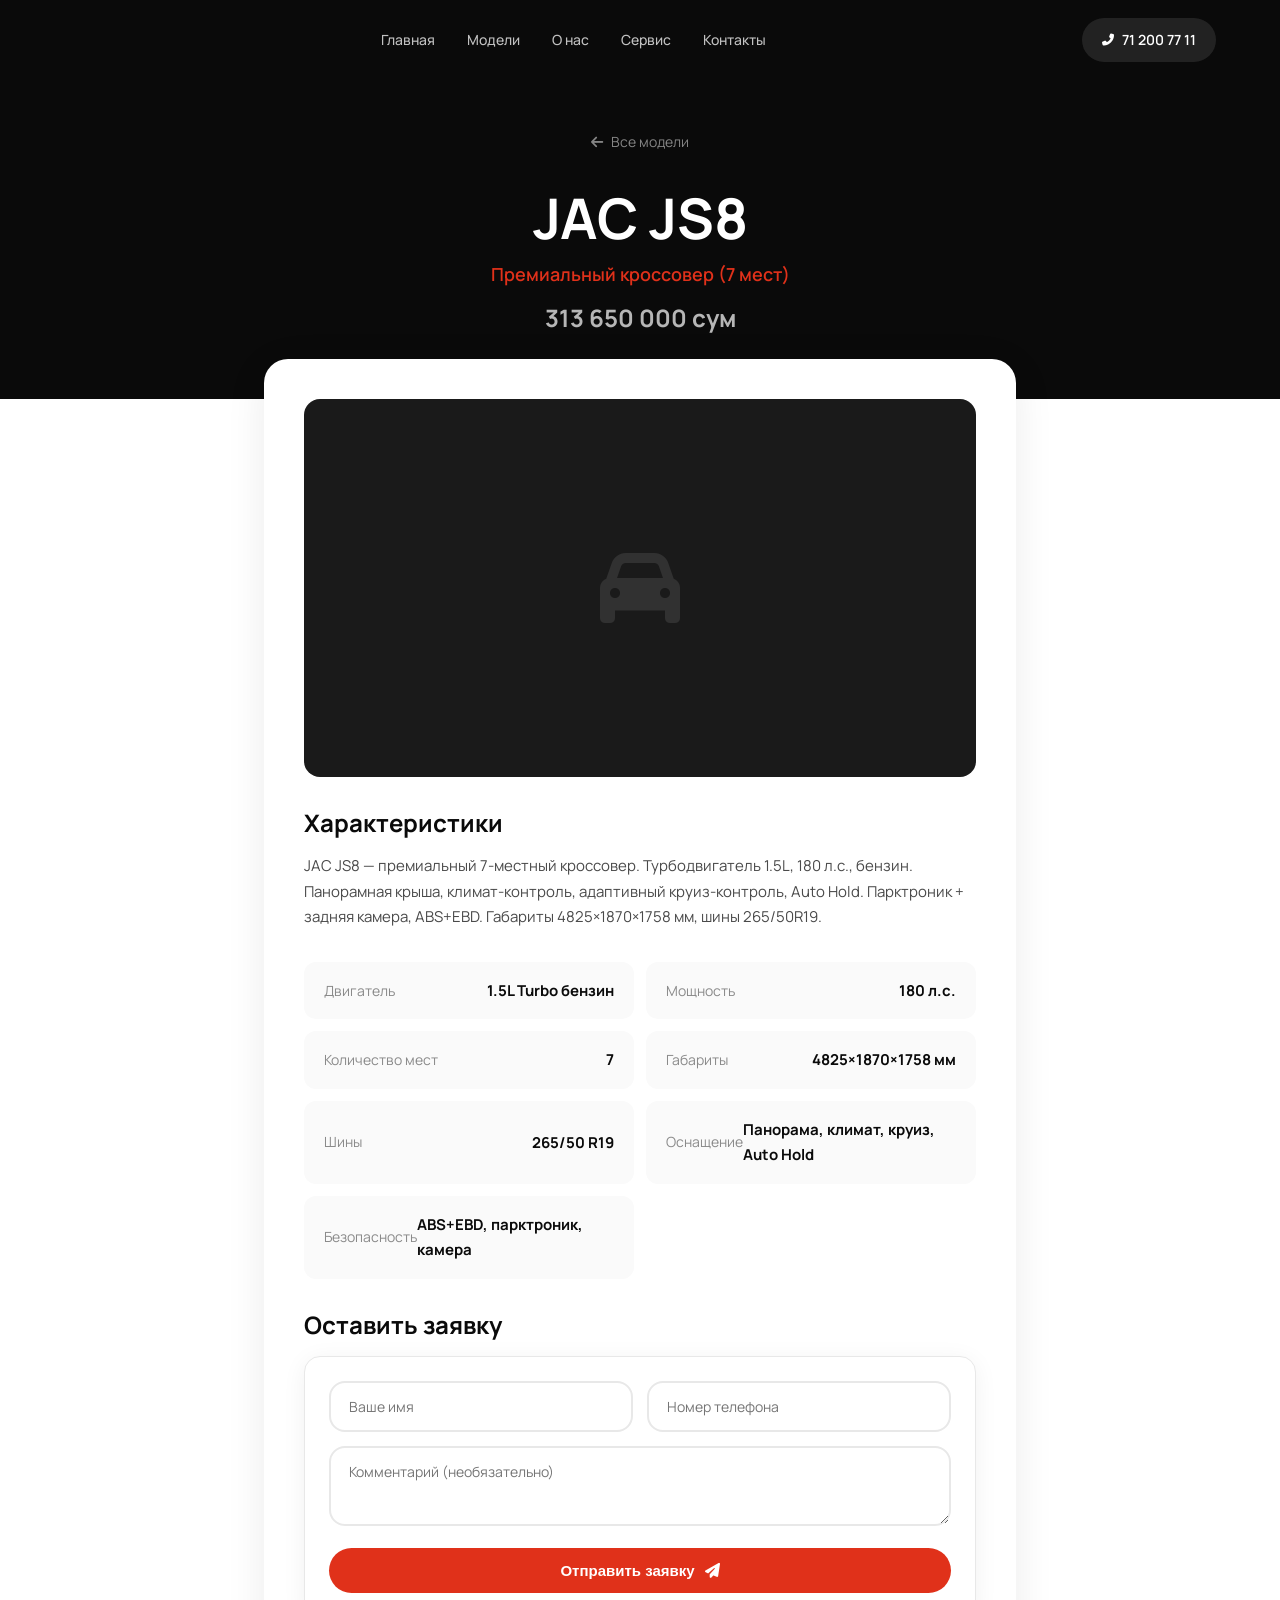
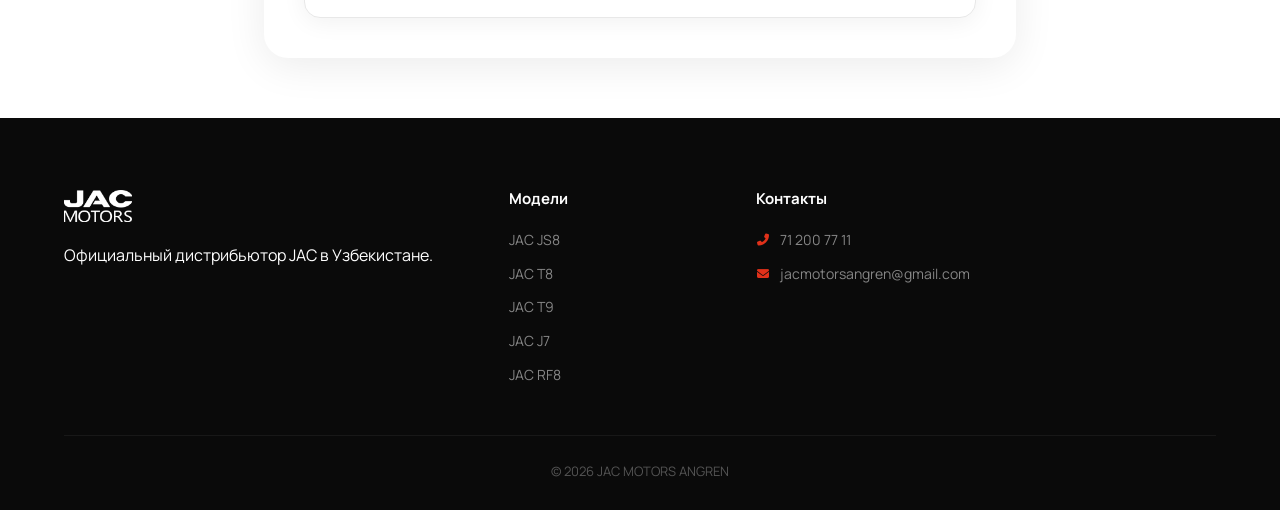
==== car.html @ 755f5759 "Restore J7 fuel consumption: 7-8 → 7.5-10 L/100km" ====
<!DOCTYPE html>
<html lang="ru">
<head>
    <meta charset="UTF-8">
    <meta name="viewport" content="width=device-width, initial-scale=1.0">
    <title>JAC MOTORS ANGREN</title>
    <link href="https://fonts.googleapis.com/css2?family=Manrope:wght@400;500;600;700;800&display=swap" rel="stylesheet">
    <link href="https://cdnjs.cloudflare.com/ajax/libs/font-awesome/6.5.1/css/all.min.css" rel="stylesheet">
    <link rel="stylesheet" href="css/style.css">
</head>
<body>
<div class="preloader" id="preloader">
    <div class="preloader-content">
        <div class="preloader-logo-wrap">
            <img src="logo-nav.webp" alt="JAC MOTORS" class="preloader-logo">
            <div class="preloader-ring"></div>
        </div>
    </div>
</div>

<header class="header scrolled" id="header"><div class="container header-inner">
    <a href="index.html" class="logo"><img src="logo-nav.webp" alt="JAC MOTORS ANGREN" class="logo-light"></a>
    <nav class="nav" id="nav"><div class="nav-body"><ul class="nav-list">
        <li><a href="index.html#home" class="nav-link"><i class="fas fa-home"></i> Главная</a></li>
        <li><a href="index.html#models" class="nav-link active"><i class="fas fa-car"></i> Модели</a></li>
        <li><a href="index.html#about" class="nav-link"><i class="fas fa-building"></i> О нас</a></li>
        <li><a href="index.html#services" class="nav-link"><i class="fas fa-tools"></i> Сервис</a></li>
        <li><a href="index.html#contact" class="nav-link"><i class="fas fa-envelope"></i> Контакты</a></li>
    </ul></div><div class="nav-footer"><a href="tel:+998712007711" class="nav-phone-btn"><i class="fas fa-phone-alt"></i> 71 200 77 11</a><div class="nav-socials"><a href="https://t.me/JACautouz" target="_blank"><i class="fab fa-telegram-plane"></i></a><a href="https://www.instagram.com/jacauto.uz/" target="_blank"><i class="fab fa-instagram"></i></a><a href="mailto:jacmotorsangren@gmail.com"><i class="fas fa-envelope"></i></a></div></div></nav>
    <div class="header-right"><a href="tel:+998712007711" class="header-phone"><i class="fas fa-phone-alt"></i> 71 200 77 11</a><button type="button" class="hamburger" id="hamburger" aria-label="Меню"></button></div>
</div></header>

<section class="car-page"><div class="cp-hero">
    <a href="index.html#models" class="cp-back"><i class="fas fa-arrow-left"></i> Все модели</a>
    <h1 id="carName">JAC JS8</h1>
    <div class="cp-tag" id="carTag">Кроссовер</div>
    <div class="cp-price" id="carPrice">313 650 000 сум</div>
</div>
<div class="cp-content"><div class="cp-card">
    <img id="carImage" src="" alt="" style="width:100%;border-radius:16px;margin-bottom:32px;display:none">
    <div class="cp-placeholder" id="cpPlaceholder"><i class="fas fa-car" id="carIcon"></i></div>
    <h2>Характеристики</h2>
    <p id="carDesc">Загрузка...</p>
    <div class="cp-specs" id="carSpecs"></div>
    <h2 style="margin-top:32px">Оставить заявку</h2>
    <form class="contact-form" id="contactForm" style="margin-top:16px;border:1px solid var(--gray-200);padding:24px;border-radius:16px;background:var(--white)">
        <div class="form-row"><div class="form-group"><input type="text" placeholder="Ваше имя" required></div><div class="form-group"><input type="tel" placeholder="Номер телефона" required></div></div>
        <div class="form-group"><textarea placeholder="Комментарий (необязательно)" rows="2"></textarea></div>
        <button type="submit" class="btn btn-primary btn-block">Отправить заявку <i class="fas fa-paper-plane"></i></button>
    </form>
</div></div></section>

<footer class="footer"><div class="container">
    <div class="footer-grid">
        <div class="footer-col"><img src="logo-nav.webp" alt="JAC" style="height:32px;margin-bottom:12px;filter:brightness(0)invert(1)"><p>Официальный дистрибьютор JAC в Узбекистане.</p></div>
        <div class="footer-col"><h4>Модели</h4><ul><li><a href="car.html?model=js8">JAC JS8</a></li><li><a href="car.html?model=t8">JAC T8</a></li><li><a href="car.html?model=t9">JAC T9</a></li><li><a href="car.html?model=j7">JAC J7</a></li><li><a href="car.html?model=rf8">JAC RF8</a></li></ul></div>
        <div class="footer-col"><h4>Контакты</h4><ul class="footer-contacts"><li><i class="fas fa-phone-alt"></i> 71 200 77 11</li><li><i class="fas fa-envelope"></i> jacmotorsangren@gmail.com</li></ul></div>
    </div>
    <div class="footer-bottom"><p>&copy; 2026 JAC MOTORS ANGREN</p></div>
</div></footer>

<script src="js/main.js"></script>
<script>
/* --- Car data --- */
const cars = {
    js8:   {name:"JAC JS8",  tag:"Премиальный кроссовер (7 мест)", price:"313 650 000 сум", icon:"fa-car", desc:"JAC JS8 — премиальный 7-местный кроссовер. Турбодвигатель 1.5L, 180 л.с., бензин. Панорамная крыша, климат-контроль, адаптивный круиз-контроль, Auto Hold. Парктроник + задняя камера, ABS+EBD. Габариты 4825×1870×1758 мм, шины 265/50R19.", specs:[["Двигатель","1.5L Turbo бензин"],["Мощность","180 л.с."],["Количество мест","7"],["Габариты","4825×1870×1758 мм"],["Шины","265/50 R19"],["Оснащение","Панорама, климат, круиз, Auto Hold"],["Безопасность","ABS+EBD, парктроник, камера"]]},
    t8:    {name:"JAC T8",   tag:"Пикап DOUBLE CABIN 4×4",price:"330 330 000 сум", icon:"fa-truck", desc:"JAC T8 — рамный пикап DOUBLE CABIN с полным приводом 4×4. Бензиновый турбодвигатель 2.0L, 190 л.с., 290 Нм, МКПП-6. Грузоподъёмность 900 кг, кузов 1520×1520×470 мм. Гарантия 3 года или 100 000 км.", specs:[["Двигатель","2.0L Turbo бензин"],["Мощность","190 л.с. (140 кВт)"],["Крутящий момент","290 Нм"],["Коробка передач","6-ст. МКПП"],["Привод","4×4 полный"],["Габариты","5325×1880×1830 мм"],["Колёсная база","3090 мм"],["Дорожный просвет","220 мм"],["Грузоподъёмность","900 кг"],["Кузов","1520×1520×470 мм"],["Топливный бак","76 л"],["Шины","265/60R18"],["Гарантия","3 года / 100 000 км"]]},
    t9:    {name:"JAC T9",   tag:"Пикап премиум LUXURY",  price:"419 265 000 сум", icon:"fa-truck", desc:"JAC T9 LUXURY — премиальный пикап с турбодвигателем 2.0L, 224 л.с., АКПП-8. Кожаный салон, климат-контроль, камеры 360°, панорамный люк, 10.4\" мультимедиа с Apple CarPlay/Android Auto. Заводская гарантия 3 года или 100 000 км.", specs:[["Двигатель","2.0L Turbo бензин"],["Мощность","224 л.с."],["Коробка передач","Автомат 8-ст."],["Колёсная база","3110 мм"],["Снаряж. масса","2055 кг"],["Камеры","360° + парктроники"],["Безопасность","ABS, ESC, TCS, 6 подушек"],["Гарантия","3 года / 100 000 км"]]},
    j7:    {name:"JAC J7",   tag:"Бизнес-седан",           price:"235 000 000 сум", icon:"fa-car", desc:"JAC J7 — элегантный седан с турбодвигателем 1.5L, 150 л.с. Расход топлива 7.5-10 л/100км. Мультируль, круиз-контроль, Auto Hold, задняя камера, ABS+EBD. Багажник 520-1510 л. Шины 215/50R17.", specs:[["Двигатель","1.5L Turbo бензин"],["Мощность","150 л.с."],["Расход топлива","7.5-10 л/100км"],["Топливный бак","55 л"],["Количество мест","5"],["Снаряж. масса","1432 кг"],["Габариты","4772×1820×1492 мм"],["Багажник","520-1510 л"],["Шины","215/50R17"],["Оснащение","Мультируль, Auto Hold, камера, круиз"]]},
    rf8:   {name:"JAC RF8",  tag:"Минивэн премиум (7 мест)", price:"444 675 000 сум", icon:"fa-truck", desc:"JAC RF8 — минивэн бизнес-класса. Бензиновый турбодвигатель 2.0L TGDI, 252 л.с. (186 кВт), Евро-6. 7 мест, просторный салон, премиальная отделка. Шины 225/55 R18.", specs:[["Двигатель","2.0L Turbo TGDI бензин"],["Мощность","252 л.с. (186 кВт)"],["Эко класс","Евро-6"],["Количество мест","7"],["Шины","225/55 R18"]]},
    x200b: {name:"JAC X200 Бортовой", tag:"Коммерческий",   price:"231 840 000 сум", icon:"fa-truck", desc:"JAC X200 Бортовой — надёжный коммерческий автомобиль для перевозки грузов. Бензиновый двигатель 2.0L, 147 л.с., Евро-5, грузоподъёмность 1 845 кг, кузов 3100×1650×355 мм. Гарантия 3 года или 100 000 км.", specs:[["Двигатель","2.0L бензин"],["Мощность","147 л.с."],["Эко класс","Евро-5"],["Снаряж. масса","1 645 кг"],["Грузоподъёмность","1 845 кг"],["Топливный бак","65 л"],["Кузов (Д×Ш×В)","3100×1650×355 мм"]]},
    x200t: {name:"JAC X200 Тентовка", tag:"Коммерческий",   price:"238 560 000 сум", icon:"fa-truck", desc:"JAC X200 Тентовка — универсальный коммерческий автомобиль с тентованным кузовом. Бензиновый двигатель 2.0L, 147 л.с., Евро-5, грузоподъёмность 1 775 кг. Гарантия 3 года или 100 000 км.", specs:[["Двигатель","2.0L бензин"],["Мощность","147 л.с."],["Эко класс","Евро-5"],["Снаряж. масса","1 725 кг"],["Грузоподъёмность","1 775 кг"],["Топливный бак","65 л"],["Количество мест","3"]]},
    x200p: {name:"JAC X200 Промтоварный",tag:"Коммерческий",price:"258 720 000 сум", icon:"fa-truck", desc:"JAC X200 Промтоварный — вместительный фургон для перевозки промтоваров. Бензиновый двигатель 2.0L, 147 л.с., Евро-5, кузов 3220×1760×1760 мм, грузоподъёмность 1 720 кг. Кондиционер, гидроусилитель. Гарантия 3 года или 100 000 км.", specs:[["Двигатель","2.0L бензин"],["Мощность","147 л.с."],["Эко класс","Евро-5"],["Снаряж. масса","1 780 кг"],["Грузоподъёмность","1 720 кг"],["Кузов (Д×Ш×В)","3220×1760×1760 мм"],["Оснащение","Кондиционер, ГУР"]]},
    m3:    {name:"JAC M3 Van",tag:"Фургон (2 места)",        price:"199 080 000 сум", icon:"fa-truck", desc:"JAC M3 Van — коммерческий фургон. Бензиновый двигатель 1.8VVT, 133 л.с. (98 кВт), МКПП-5. 2 места. Габариты 5115×1765×1900 мм. Гарантия 3 года или 100 000 км.", specs:[["Двигатель","1.8VVT бензин"],["Мощность","133 л.с. (98 кВт)"],["Эко класс","Евро-5"],["Коробка передач","5-ст. МКПП"],["Количество мест","2"],["Снаряж. масса","1 378 кг"],["Габариты","5115×1765×1900 мм"],["Топливный бак","55 л"],["Гарантия","3 года / 100 000 км"]]},
    m3l:   {name:"JAC M3 Luxe",tag:"Микроавтобус (9 мест)",  price:"215 460 000 сум", icon:"fa-truck", desc:"JAC M3 Luxe — 9-местный пассажирский микроавтобус. Бензиновый двигатель 1.8VVT, 133 л.с. (98 кВт), МКПП-5. Компоновка сидений 2+2+2+3. Кондиционер. Гарантия 3 года или 100 000 км.", specs:[["Двигатель","1.8VVT бензин"],["Мощность","133 л.с. (98 кВт)"],["Эко класс","Евро-5"],["Коробка передач","5-ст. МКПП"],["Количество мест","9 (2+2+2+3)"],["Снаряж. масса","1 700 кг"],["Габариты","5115×1765×1900 мм"],["Топливный бак","55 л"],["Гарантия","3 года / 100 000 км"]]},
    m4:    {name:"JAC M4 REFINE",tag:"Минивэн (9 мест)",     price:"243 180 000 сум", icon:"fa-truck", desc:"JAC M4 REFINE — комфортабельный 9-местный минивэн. Двигатель 2.0L, 136 л.с., МКПП-5, задний привод. Расход топлива 9 л/100км. Клиренс 170 мм. Гарантия 3 года или 100 000 км.", specs:[["Двигатель","2.0L бензин"],["Мощность","136 л.с."],["Коробка передач","5-ст. МКПП"],["Привод","Задний"],["Количество мест","9"],["Расход топлива","9 л/100км"],["Клиренс","170 мм"],["Объём багажника","600 л"],["Гарантия","3 года / 100 000 км"]]},
    sunrayv:{name:"SUNRAY Van",tag:"Фургон (3 места)",        price:"365 400 000 сум", icon:"fa-truck", desc:"SUNRAY Van — коммерческий фургон. Бензиновый турбодвигатель 2.0L, 190 л.с. (140 кВт), МКПП-6. 3 места. Габариты 5990×2098×2675 мм. Гарантия 3 года или 100 000 км.", specs:[["Двигатель","2.0L Turbo бензин"],["Мощность","190 л.с. (140 кВт)"],["Эко класс","Евро-5"],["Коробка передач","6-ст. МКПП"],["Количество мест","3"],["Снаряж. масса","1 700 кг"],["Габариты","5990×2098×2675 мм"],["Топливный бак","80 л"],["Гарантия","3 года / 100 000 км"]]},
    sunrayb:{name:"SUNRAY Bus",tag:"Микроавтобус (16 мест)",  price:"403 200 000 сум", icon:"fa-truck", desc:"SUNRAY Bus — 16-местный микроавтобус. Бензиновый турбодвигатель 2.0L, 190 л.с. (140 кВт), 280 Нм, МКПП-6. Кондиционер. Габариты 5990×2098×2675 мм. Гарантия 3 года или 100 000 км.", specs:[["Двигатель","2.0L Turbo бензин"],["Мощность","190 л.с. (140 кВт)"],["Крутящий момент","280 Нм"],["Коробка передач","6-ст. МКПП"],["Габариты (Д×Ш×В)","5990×2098×2675 мм"],["Колёсная база","3570 мм"],["Количество мест","16"],["Снаряж. масса","2 800 кг"],["Полная масса","4 000 кг"],["Шины","185/75R16"],["Кондиционер","●"],["Гарантия","3 года / 100 000 км"]]}
};

const model = new URLSearchParams(location.search).get('model') || 'js8';
const c = cars[model] || cars['js8'];

document.getElementById('carName').textContent = c.name;
document.getElementById('carTag').textContent = c.tag;
document.getElementById('carPrice').textContent = c.price;
document.getElementById('carDesc').textContent = c.desc;
document.getElementById('carIcon').className = 'fas ' + (c.icon || 'fa-car');

var imgPath = 'images/cars/' + model + '.webp';
var imgEl = document.getElementById('carImage');
var placeholder = document.getElementById('cpPlaceholder');
imgEl.onerror = function(){ imgEl.style.display='none'; placeholder.style.display='flex'; };
imgEl.onload = function(){ imgEl.style.display='block'; placeholder.style.display='none'; };
imgEl.src = imgPath;
document.title = c.name + ' — JAC MOTORS ANGREN';

const specsEl = document.getElementById('carSpecs');
c.specs.forEach(s => {
    specsEl.innerHTML += '<div class="cp-spec"><span class="spec-label">' + s[0] + '</span><span class="spec-value">' + s[1] + '</span></div>';
});
</script>
</body>
</html>
---- css/style.css ----
/* ============================================
   JAC MOTORS ANGREN — Premium Stylesheet
   ============================================ */

:root {
    --primary: #0A0A0A;
    --accent: #E0311A;
    --accent2: #FF4D2E;
    --white: #FFFFFF;
    --gray-50: #FAFAFA;
    --gray-100: #F5F5F5;
    --gray-200: #E8E8E8;
    --gray-500: #8A8A8A;
    --gray-700: #4A4A4A;
    --gray-900: #1A1A1A;
    --dark: #0A0A0A;
    --font: 'Manrope', -apple-system, BlinkMacSystemFont, sans-serif;
    --radius: 16px;
    --radius-lg: 24px;
    --radius-xl: 32px;
    --shadow: 0 4px 24px rgba(0,0,0,0.06);
    --shadow-lg: 0 12px 48px rgba(0,0,0,0.10);
    --ease: cubic-bezier(0.22,1,0.36,1);
}

*,*::before,*::after{margin:0;padding:0;box-sizing:border-box}
html{scroll-behavior:smooth;-webkit-font-smoothing:antialiased;overflow-x:hidden;width:100%}
body{font-family:var(--font);font-size:16px;line-height:1.7;color:var(--gray-700);background:var(--white);overflow-x:hidden;width:100%;max-width:100vw;position:relative}
img{max-width:100%}
a{text-decoration:none;color:inherit}
ul{list-style:none}
h1,h2,h3,h4{font-family:var(--font);color:var(--primary);line-height:1.2}
.container{max-width:1200px;margin:0 auto;padding:0 24px}

/* Preloader */
.preloader{position:fixed;inset:0;z-index:99999;background:var(--dark);display:flex;align-items:center;justify-content:center}
.preloader.hidden{opacity:0;visibility:hidden;transition:opacity 0.5s ease,visibility 0.5s}
.preloader-content{display:flex;flex-direction:column;align-items:center;gap:24px}
.preloader-logo-wrap{position:relative;width:100px;height:100px;display:flex;align-items:center;justify-content:center}
.preloader-logo{width:64px;height:auto;position:relative;z-index:2;animation:preloaderPulse 2s ease-in-out infinite;filter:brightness(0) invert(1)}
.preloader-ring{position:absolute;inset:0;border-radius:50%;border:2px solid transparent;border-top-color:var(--accent);border-right-color:rgba(224,49,26,0.4);animation:preloaderSpin 1.2s linear infinite;filter:drop-shadow(0 0 12px rgba(224,49,26,0.3))}
.preloader-ring::after{content:'';position:absolute;inset:6px;border-radius:50%;border:1px solid rgba(255,255,255,0.06)}
@keyframes preloaderSpin{to{transform:rotate(360deg)}}
@keyframes preloaderPulse{0%,100%{opacity:0.7;transform:scale(0.96)}50%{opacity:1;transform:scale(1.04)}}

/* Header */
.header{position:fixed;top:0;left:0;right:0;z-index:1000;padding:0;transition:0.4s var(--ease)}
.header.scrolled{background:rgba(255,255,255,0.85);backdrop-filter:blur(20px) saturate(180%);box-shadow:0 1px 0 rgba(0,0,0,0.05)}
.header-inner{display:flex;align-items:center;justify-content:space-between;padding:18px 0;max-width:1200px;margin:0 auto;padding-left:24px;padding-right:24px}
.logo{display:flex;align-items:center;flex-shrink:0}
.logo img{height:28px;width:auto;max-width:150px}
.logo-dark{display:block;filter:brightness(0) invert(1)}
.logo-light{display:none}
.header.scrolled .logo-dark{display:none}
.header.scrolled .logo-light{display:block;filter:brightness(1) invert(0)}
.nav-list{display:flex;gap:32px}
.nav-link{color:rgba(255,255,255,0.75);font-size:14px;font-weight:500;transition:0.4s var(--ease);position:relative;padding:6px 0}
.nav-link i{display:none}
.nav-footer{display:none}
.header.scrolled .nav-link{color:var(--gray-700)}
.nav-link::after{content:'';position:absolute;bottom:0;left:0;width:0;height:2px;background:var(--accent);border-radius:2px;transition:0.3s var(--ease)}
.nav-link:hover,.nav-link.active{color:var(--white)}
.header.scrolled .nav-link:hover,.header.scrolled .nav-link.active{color:var(--primary)}
.nav-link:hover::after,.nav-link.active::after{width:100%}
.header-right{display:flex;align-items:center;gap:18px;flex-shrink:0}
.header-phone{display:flex;align-items:center;gap:8px;color:var(--white);font-size:14px;font-weight:600;padding:10px 20px;background:rgba(255,255,255,0.1);border-radius:50px;backdrop-filter:blur(10px);transition:0.3s var(--ease)}
.header.scrolled .header-phone{color:var(--primary);background:var(--gray-100)}
.header-phone:hover{background:var(--accent);color:var(--white)!important;transform:translateY(-2px)}
.header-phone i{font-size:12px}

/* ── Hamburger — mathematically centered ──
   Three bars drawn without box-shadow (avoids transition artifacts):
   • Button background-image = middle bar
   • ::before = top bar
   • ::after  = bottom bar
   Active: middle bar fades (bg-img→none), ::before/::after rotate to X */
.hamburger{
    display:none;
    appearance:none;-webkit-appearance:none;
    position:relative;
    width:42px;height:42px;min-width:42px;
    padding:0;margin:0;
    border:1px solid rgba(255,255,255,0.12);
    border-radius:50%;
    cursor:pointer;z-index:1001;
    flex-shrink:0;
    background-color:rgba(255,255,255,0.08);
    background-image:linear-gradient(var(--white),var(--white));
    background-size:20px 1.5px;
    background-position:center;
    background-repeat:no-repeat;
    backdrop-filter:blur(8px);
    transition:background-color 0.3s var(--ease), border-color 0.3s var(--ease), background-size 0.35s var(--ease)
}
.hamburger::before{
    content:'';
    position:absolute;top:50%;left:50%;
    transform:translate(-50%,calc(-50% - 6px));
    width:20px;height:1.5px;
    border-radius:2px;
    background:var(--white);
    transition:all 0.35s var(--ease)
}
.hamburger::after{
    content:'';
    position:absolute;top:50%;left:50%;
    transform:translate(-50%,calc(-50% + 6px));
    width:20px;height:1.5px;
    border-radius:2px;
    background:var(--white);
    transition:all 0.35s var(--ease)
}

.hamburger:hover{
    background-color:rgba(255,255,255,0.15);
    border-color:rgba(255,255,255,0.25)
}

/* Scrolled */
.header.scrolled .hamburger{
    background-color:var(--gray-100);border-color:var(--gray-200);
    background-image:linear-gradient(var(--primary),var(--primary))
}
.header.scrolled .hamburger::before,
.header.scrolled .hamburger::after{
    background:var(--primary)
}
.header.scrolled .hamburger:hover{
    background-color:var(--gray-200)
}

/* Active — morph to X */
.hamburger.active,
.header.scrolled .hamburger.active{
    background-color:var(--accent)!important;border-color:var(--accent)!important;
    background-image:none!important;background-size:0 0
}
.hamburger.active:hover{background-color:var(--accent2)!important}
.hamburger.active::before{
    transform:translate(-50%,-50%) rotate(45deg)
}
.hamburger.active::after{
    transform:translate(-50%,-50%) rotate(-45deg)
}

/* Nav overlay */
.nav-overlay{position:fixed;inset:0;background:rgba(0,0,0,0.5);z-index:998;opacity:0;visibility:hidden;transition:opacity 0.35s,visibility 0.35s}
.nav-overlay.active{opacity:1;visibility:visible}

/* Lock background scroll when menu is open */
html.menu-open{overflow:hidden}

/* Hero — minimal */
.hero{position:relative;min-height:100vh;background:var(--dark);display:flex;align-items:center;justify-content:center;text-align:center;overflow:hidden}
.hero::before{content:'';position:absolute;top:50%;left:50%;transform:translate(-50%,-50%);width:500px;height:500px;max-width:100vw;max-height:100vw;background:radial-gradient(circle,rgba(224,49,26,0.06) 0%,transparent 70%);pointer-events:none}
.hero-content{position:relative;z-index:3;padding:120px 0 80px;display:flex;flex-direction:column;align-items:center;max-width:700px;margin:0 auto}
.hero-logo{width:160px;height:auto;margin-bottom:32px;opacity:1}
.hero-title{margin-bottom:12px}
.hero-line{color:var(--white);font-size:clamp(28px,5vw,52px);font-weight:700;line-height:1.15;letter-spacing:-0.5px;display:block}
.hero-line em{font-style:normal;color:var(--accent)}
.hero-text{color:rgba(255,255,255,0.45);font-size:15px;max-width:440px;line-height:1.6;margin:0 auto 28px}
.hero-btns{display:flex;flex-wrap:wrap;gap:12px;justify-content:center}
.scroll-hint{position:absolute;bottom:36px;left:50%;transform:translateX(-50%);display:flex;flex-direction:column;align-items:center;gap:10px;color:rgba(255,255,255,0.2);font-size:10px;text-transform:uppercase;letter-spacing:2px;z-index:3}
.scroll-line{width:1px;height:28px;background:linear-gradient(transparent,var(--accent));animation:scrollPulse 2s ease infinite}
@keyframes scrollPulse{0%,100%{opacity:0.2;transform:scaleY(0.5)}50%{opacity:1;transform:scaleY(1)}}

/* Buttons */
.btn{display:inline-flex;align-items:center;gap:10px;font-size:15px;font-weight:600;padding:14px 28px;border-radius:50px;border:none;cursor:pointer;transition:0.3s var(--ease);white-space:nowrap}
.btn-primary{background:var(--accent);color:var(--white)}
.btn-primary:hover{background:#c42610;transform:translateY(-3px);box-shadow:0 12px 32px rgba(224,49,26,0.35)}
.btn-primary:active{transform:scale(0.96)}
.btn-glass{background:rgba(255,255,255,0.08);color:var(--white);border:1px solid rgba(255,255,255,0.15);backdrop-filter:blur(10px)}
.btn-glass:hover{background:rgba(255,255,255,0.15);border-color:rgba(255,255,255,0.3);transform:translateY(-3px)}
.btn-outline{background:transparent;color:var(--accent);border:2px solid var(--accent)}
.btn-outline:hover{background:var(--accent);color:var(--white);transform:translateY(-3px)}
.btn-white{background:var(--white);color:var(--dark)}
.btn-white:hover{background:var(--gray-100);transform:translateY(-3px);box-shadow:0 8px 24px rgba(0,0,0,0.12)}
.btn-outline-white{background:transparent;color:var(--white);border:2px solid rgba(255,255,255,0.3)}
.btn-outline-white:hover{background:var(--white);color:var(--dark)}
.btn-block{width:100%;justify-content:center}

/* Sections */
.section-header{margin-bottom:56px}
.section-header.text-center{text-align:center}
.section-tag{display:inline-block;color:var(--accent);font-size:12px;font-weight:700;text-transform:uppercase;letter-spacing:2px;margin-bottom:16px;position:relative;padding-left:36px}
.section-tag::before{content:'';position:absolute;left:0;top:50%;width:24px;height:2px;background:var(--accent)}
.section-title{font-size:clamp(30px,4.5vw,48px);font-weight:700;line-height:1.15;letter-spacing:-0.5px;margin-bottom:16px}
.section-desc{color:var(--gray-500);font-size:16px;max-width:600px;line-height:1.7}

/* Models */
.models{padding:100px 0}
.model-tabs{display:flex;justify-content:center;gap:8px;margin-bottom:48px;flex-wrap:wrap}
.tab-btn{padding:10px 22px;border-radius:50px;border:1px solid var(--gray-200);background:var(--white);color:var(--gray-500);font-size:14px;font-weight:500;cursor:pointer;transition:0.3s;font-family:var(--font)}
.tab-btn.active,.tab-btn:hover{background:var(--dark);color:var(--white);border-color:var(--dark)}
/* ---- Carousel wrapper (hidden on desktop, visible on mobile) ---- */
.models-carousel{position:relative}
.carousel-arrow{display:none;position:absolute;top:50%;transform:translateY(-50%);z-index:10;width:44px;height:44px;min-width:44px;border-radius:50%;background:var(--white);border:1px solid var(--gray-200);color:var(--primary);font-size:16px;cursor:pointer;align-items:center;justify-content:center;box-shadow:0 4px 16px rgba(0,0,0,0.08);transition:0.3s var(--ease)}
.carousel-arrow:hover{background:var(--accent);color:var(--white);border-color:var(--accent);box-shadow:0 8px 24px rgba(224,49,26,0.25)}
.carousel-arrow:active{transform:translateY(-50%) scale(0.93)}
.carousel-arrow:disabled{opacity:0.3;pointer-events:none}
.carousel-prev{left:-8px}
.carousel-next{right:-8px}
.carousel-dots{display:none;justify-content:center;gap:8px;margin-top:20px;flex-wrap:wrap}
.carousel-dot{width:8px;height:8px;border-radius:50%;background:var(--gray-200);border:none;cursor:pointer;transition:0.3s var(--ease);padding:0}
.carousel-dot.active{background:var(--accent);width:24px;border-radius:4px}

.models-grid{display:grid;grid-template-columns:repeat(3,1fr);gap:24px}
.model-card{background:var(--white);border-radius:var(--radius-lg);overflow:hidden;transition:0.4s var(--ease);box-shadow:0 1px 3px rgba(0,0,0,0.04);border:1px solid var(--gray-200);min-width:0;cursor:pointer}
.model-card:hover{transform:translateY(-8px);box-shadow:var(--shadow-lg);border-color:var(--gray-300)}
.model-card.hidden-card{display:none}
.model-img{position:relative;aspect-ratio:16/10;background:var(--gray-900);display:flex;align-items:center;justify-content:center;overflow:hidden}
.model-img img{width:100%;height:100%;object-fit:cover;transition:0.4s}
.model-card:hover .model-img img{transform:scale(1.05)}
.model-placeholder{font-size:60px;color:rgba(255,255,255,0.1);transition:0.4s}
.model-card:hover .model-placeholder{transform:scale(1.1)}
.model-info{padding:24px}
.model-info h3{font-size:22px;font-weight:700;margin-bottom:4px}
.model-info>p{color:var(--gray-500);font-size:14px;margin-bottom:16px}
.model-link{display:inline-flex;align-items:center;gap:8px;color:var(--accent);font-weight:600;font-size:14px;transition:0.3s}
.model-link:hover{gap:14px}
.models-cta{text-align:center;margin-top:48px}
.models-cta p{color:var(--gray-500);font-size:15px;margin-bottom:20px}

/* About */
.about{padding:100px 0;background:var(--white)}
.about-grid{display:grid;grid-template-columns:1fr 1fr;gap:64px;align-items:center}
.about-visual{display:flex;flex-direction:column;gap:16px}
.about-card{background:var(--gray-50);border-radius:var(--radius);padding:24px 28px;display:flex;gap:16px;align-items:flex-start;transition:0.3s;border:1px solid var(--gray-200)}
.about-card:hover{background:var(--white);border-color:var(--gray-300);box-shadow:var(--shadow);transform:translateX(8px)}
.about-card-icon{width:48px;height:48px;min-width:48px;display:flex;align-items:center;justify-content:center;background:var(--accent);color:var(--white);border-radius:8px;font-size:18px}
.about-card h3{font-size:16px;font-weight:700;margin-bottom:4px}
.about-card p{color:var(--gray-500);font-size:13px;line-height:1.5}
.about-text>p{color:var(--gray-500);font-size:15px;line-height:1.7;margin-bottom:16px}
.about-features{display:flex;flex-direction:column;gap:12px;margin:24px 0}
.about-check{display:flex;align-items:center;gap:10px;color:var(--gray-700);font-size:14px;font-weight:500}
.about-check i{color:var(--accent);font-size:18px}

/* Services */
.services{padding:100px 0;background:var(--white)}
.services-grid{display:grid;grid-template-columns:repeat(3,1fr);gap:24px}
.service-card{background:var(--white);border-radius:var(--radius-lg);padding:36px 28px;transition:0.4s var(--ease);border:1px solid var(--gray-200);position:relative;overflow:hidden}
.service-card::before{content:'';position:absolute;top:0;left:0;right:0;height:3px;background:var(--accent);transform:scaleX(0);transform-origin:left;transition:0.4s var(--ease)}
.service-card:hover{transform:translateY(-6px);box-shadow:var(--shadow-lg);border-color:var(--accent);border-width:1px}
.service-card:hover::before{transform:scaleX(1)}
.service-icon-wrap{width:56px;height:56px;display:flex;align-items:center;justify-content:center;background:rgba(224,49,26,0.06);border-radius:var(--radius);color:var(--accent);font-size:22px;margin-bottom:20px;transition:0.3s}
.service-card:hover .service-icon-wrap{background:var(--accent);color:var(--white);transform:scale(1.05)}
.service-card h3{font-size:18px;font-weight:700;margin-bottom:10px}
.service-card p{color:var(--gray-500);font-size:14px;line-height:1.7}

/* CTA Banner */
.cta-banner{padding:0 0 100px}
.cta-banner-inner{background:var(--dark);border-radius:var(--radius-xl);padding:64px 60px;display:flex;align-items:center;justify-content:space-between;gap:40px;position:relative;overflow:hidden}
.cta-banner-inner::before{content:'';position:absolute;top:-100px;right:-100px;width:300px;height:300px;background:var(--accent);border-radius:50%;filter:blur(100px);opacity:0.15;pointer-events:none}
.cta-banner-text{position:relative;z-index:1}
.cta-banner-text h2{color:var(--white);font-size:clamp(24px,3.5vw,36px);font-weight:700;margin-bottom:12px}
.cta-banner-text p{color:rgba(255,255,255,0.55);font-size:15px;line-height:1.7}
.cta-banner-btns{display:flex;gap:14px;position:relative;z-index:1;flex-shrink:0}

/* Contact */
.contact{padding:100px 0}
.contact-grid{display:grid;grid-template-columns:1fr 1fr;gap:64px;align-items:start}
.contact-info>p{color:var(--gray-500);font-size:15px;line-height:1.7;margin-bottom:32px}
.contact-items{display:flex;flex-direction:column;gap:20px;margin-bottom:32px}
.contact-item{display:flex;align-items:flex-start;gap:14px}
.contact-icon{width:44px;height:44px;min-width:44px;display:flex;align-items:center;justify-content:center;background:rgba(224,49,26,0.06);border-radius:50%;color:var(--accent);font-size:16px}
.contact-label{display:block;color:var(--gray-500);font-size:11px;text-transform:uppercase;letter-spacing:1px;margin-bottom:2px}
.contact-item a,.contact-item span:last-child{color:var(--primary);font-weight:600;font-size:15px}
.contact-socials{display:flex;gap:10px}
.social-btn{width:42px;height:42px;display:flex;align-items:center;justify-content:center;border:1px solid var(--gray-200);border-radius:50%;color:var(--gray-500);font-size:15px;transition:0.3s}
.social-btn:hover{background:var(--accent);border-color:var(--accent);color:var(--white);transform:translateY(-3px)}
.contact-form{background:var(--white);border-radius:var(--radius-xl);padding:40px;border:1px solid var(--gray-200);box-shadow:var(--shadow)}
.contact-form h3{font-size:24px;font-weight:700;margin-bottom:8px}
.contact-form>p{color:var(--gray-500);font-size:14px;margin-bottom:28px}
.form-row{display:grid;grid-template-columns:1fr 1fr;gap:14px}
.form-group{margin-bottom:14px}
.form-group input,.form-group select,.form-group textarea{width:100%;padding:14px 18px;background:var(--white);border:2px solid var(--gray-200);border-radius:var(--radius);font-size:14px;font-family:var(--font);color:var(--primary);transition:0.3s;outline:none}
.form-group input:focus,.form-group select:focus,.form-group textarea:focus{border-color:var(--accent);box-shadow:0 0 0 4px rgba(224,49,26,0.05)}
.form-group textarea{resize:vertical;min-height:80px}

/* Footer */
.footer{background:var(--dark);padding:72px 0 28px;color:var(--white)}
.footer-grid{display:grid;grid-template-columns:2fr 1fr 1fr 1fr;gap:48px;margin-bottom:48px}
.footer-logo{font-size:18px;font-weight:700;margin-bottom:12px}
.footer-brand p,.footer-col li{color:rgba(255,255,255,0.5);font-size:14px;line-height:1.7}
.footer-col h4{font-size:15px;font-weight:700;margin-bottom:20px;color:var(--white)}
.footer-col ul{display:flex;flex-direction:column;gap:10px}
.footer-col a{transition:0.3s}
.footer-col a:hover{color:var(--accent)}
.footer-contacts li{display:flex;align-items:center;gap:10px}
.footer-contacts i{color:var(--accent);width:14px;text-align:center;font-size:12px}
.footer-socials{display:flex;gap:8px;margin-top:16px}
.footer-socials a{width:36px;height:36px;display:flex;align-items:center;justify-content:center;background:rgba(255,255,255,0.06);border-radius:50%;color:rgba(255,255,255,0.5);font-size:14px;transition:0.3s}
.footer-socials a:hover{background:var(--accent);color:var(--white)}
.footer-bottom{border-top:1px solid rgba(255,255,255,0.06);padding-top:24px;text-align:center}
.footer-bottom p{color:rgba(255,255,255,0.3);font-size:13px}

/* Scrollbar — hidden until hover */
::-webkit-scrollbar{width:0}
:hover::-webkit-scrollbar{width:6px}
:hover::-webkit-scrollbar-track{background:var(--gray-100)}
:hover::-webkit-scrollbar-thumb{background:var(--gray-200);border-radius:3px}

/* Reveal animations */
.reveal-up,.reveal-left,.reveal-right{opacity:0;transition:opacity 0.7s var(--ease),transform 0.7s var(--ease)}
.reveal-up{transform:translateY(40px)}
.reveal-left{transform:translateX(-40px)}
.reveal-right{transform:translateX(40px)}
.revealed{opacity:1!important;transform:translate(0)!important}

/* ---- Car page styles ---- */
.cp-hero{background:var(--dark);padding:120px 24px 60px;text-align:center}
.cp-hero h1{color:var(--white);font-size:clamp(32px,5vw,56px);font-weight:700;margin-bottom:8px}
.cp-hero .cp-tag{color:var(--accent);font-size:18px;font-weight:600;margin-bottom:8px}
.cp-hero .cp-price{color:rgba(255,255,255,0.7);font-size:24px;font-weight:700}
.cp-back{display:inline-flex;align-items:center;gap:8px;color:rgba(255,255,255,0.5);font-size:14px;margin-bottom:20px;transition:0.3s;min-height:44px}
.cp-back:hover{color:var(--accent)}
.cp-content{max-width:800px;margin:-40px auto 60px;padding:0 24px}
.cp-card{background:var(--white);border-radius:24px;padding:40px;box-shadow:0 8px 40px rgba(0,0,0,0.08)}
.cp-card h2{font-size:24px;font-weight:700;margin-bottom:16px}
.cp-card p{color:var(--gray-700);font-size:15px;line-height:1.7;margin-bottom:32px}
.cp-specs{display:grid;grid-template-columns:1fr 1fr;gap:12px;margin-bottom:32px}
.cp-spec{background:var(--gray-50);padding:16px 20px;border-radius:12px;display:flex;justify-content:space-between;align-items:center;min-height:44px}
.cp-spec .spec-label{color:var(--gray-500);font-size:14px}
.cp-spec .spec-value{font-weight:700;color:var(--primary);font-size:15px}
.cp-cta{text-align:center}
.cp-placeholder{width:100%;aspect-ratio:16/9;max-height:420px;background:var(--gray-900);border-radius:16px;display:flex;align-items:center;justify-content:center;margin-bottom:32px}
.cp-placeholder i{font-size:80px;color:rgba(255,255,255,0.1)}
.cp-card img[style*="display:block"]{max-height:420px;object-fit:contain;background:var(--gray-900)}
@media(max-width:1024px){
    .cp-hero{padding:100px 20px 50px}
    .cp-hero h1{font-size:clamp(28px,4.5vw,48px)}
    .cp-hero .cp-price{font-size:22px}
    .cp-content{margin:-30px auto 50px;padding:0 20px}
    .cp-card{padding:32px}
    .cp-specs{grid-template-columns:1fr 1fr;gap:10px}
    .cp-placeholder i{font-size:60px}
}
@media(max-width:768px){
    .cp-hero{padding:90px 16px 40px}
    .cp-hero h1{font-size:clamp(24px,7vw,38px)}
    .cp-hero .cp-tag{font-size:16px}
    .cp-hero .cp-price{font-size:20px}
    .cp-back{font-size:13px;margin-bottom:16px}
    .cp-content{margin:-24px auto 40px;padding:0 16px}
    .cp-card{padding:24px 20px;border-radius:16px}
    .cp-card h2{font-size:20px;margin-bottom:12px}
    .cp-card p{font-size:14px;margin-bottom:24px}
    .cp-specs{grid-template-columns:1fr;gap:8px;margin-bottom:24px}
    .cp-spec{padding:14px 16px;border-radius:10px}
    .cp-spec .spec-label{font-size:13px}
    .cp-spec .spec-value{font-size:14px}
    .cp-placeholder{margin-bottom:24px;aspect-ratio:4/3}
    .cp-placeholder i{font-size:50px}
}
@media(max-width:480px){
    .cp-hero{padding:80px 14px 32px}
    .cp-hero h1{font-size:clamp(20px,8vw,30px)}
    .cp-hero .cp-tag{font-size:14px}
    .cp-hero .cp-price{font-size:18px}
    .cp-content{margin:-20px auto 36px;padding:0 14px}
    .cp-card{padding:20px 14px;border-radius:12px}
    .cp-card h2{font-size:18px}
    .cp-card p{font-size:13px;margin-bottom:20px}
    .cp-spec{padding:12px 14px;border-radius:8px}
    .cp-spec .spec-label{font-size:12px}
    .cp-spec .spec-value{font-size:13px}
    .cp-placeholder{margin-bottom:20px}
    .cp-placeholder i{font-size:40px}
}
@media(hover:none) and (pointer:coarse){
    .cp-back{padding:10px 0}
}

/* ==========================================
   RESPONSIVE — TABLET (≤1024px)
   ========================================== */
@media(max-width:1024px){
    /* Container */
    .container{padding:0 20px}
    .header-inner{padding:14px 0;padding-left:20px;padding-right:20px}

    /* Navigation */
    .nav{position:fixed;top:0;right:-100%;width:340px;max-width:90vw;height:100vh;height:100dvh;background:var(--white);transition:0.45s var(--ease);z-index:999;box-shadow:-12px 0 60px rgba(0,0,0,0.12);overflow-y:auto;display:flex;flex-direction:column}
    .nav.active{right:0}
    .nav-body{padding:20px 16px 0;flex:1}
    .nav-list{flex-direction:column;gap:2px}
    .nav-link{color:var(--gray-700)!important;font-size:17px;font-weight:600;padding:13px 16px;border-radius:12px;display:flex;align-items:center;gap:14px;transition:0.25s var(--ease)}
    .nav-link i{font-size:16px;color:var(--accent);width:20px;text-align:center;transition:0.25s}
    .nav-link:hover{background:var(--gray-50)}
    .nav-link:hover i{color:var(--accent2)}
    .nav-link.active{background:rgba(224,49,26,0.06);color:var(--accent)!important}
    .nav-link.active i{color:var(--accent)}
    .nav-link::after{display:none}
    .nav-footer{padding:16px 16px 20px;border-top:1px solid var(--gray-200);margin-top:auto}
    .nav-footer .nav-phone-btn{display:flex;align-items:center;justify-content:center;gap:10px;width:100%;padding:14px;background:var(--accent);color:var(--white);border-radius:50px;font-size:15px;font-weight:600;text-decoration:none;transition:0.3s}
    .nav-footer .nav-phone-btn:hover{background:var(--accent2);transform:translateY(-2px)}
    .nav-footer .nav-socials{display:flex;justify-content:center;gap:8px;margin-top:14px}
    .nav-footer .nav-socials a{width:38px;height:38px;display:flex;align-items:center;justify-content:center;border:1px solid var(--gray-200);border-radius:50%;color:var(--gray-500);font-size:14px;text-decoration:none;transition:0.3s}
    .nav-footer .nav-socials a:hover{background:var(--accent);border-color:var(--accent);color:var(--white)}
    .hamburger{display:block}

    /* Header */
    .header-phone{font-size:13px;padding:8px 16px}
    .logo img{height:24px}

    /* Hero */
    .hero-content{padding:100px 0 70px}
    .hero-logo{width:120px}
    .hero-line{font-size:clamp(26px,4.5vw,44px)}
    .hero-text{font-size:14px;max-width:380px}
    .hero-btns{flex-direction:column;align-items:center;gap:10px}
    .hero-btns .btn{width:100%;max-width:320px;justify-content:center}

    /* Sections */
    .section-header{margin-bottom:44px}
    .section-title{font-size:clamp(26px,4vw,40px)}
    .section-desc{font-size:15px}

    /* Models */
    .models{padding:80px 0}
    .models-grid{grid-template-columns:repeat(2,1fr);gap:20px}
    .model-info h3{font-size:19px}
    .model-info{padding:20px}
    .tab-btn{padding:9px 18px;font-size:13px}
    /* Carousel hidden on tablet — still 2-col grid */
    .carousel-arrow{display:none!important}
    .carousel-dots{display:none!important}

    /* About */
    .about{padding:80px 0}
    .about-grid{grid-template-columns:1fr;gap:40px}
    .about-visual{display:grid;grid-template-columns:1fr 1fr;gap:14px}
    .about-card{padding:20px;gap:12px}
    .about-card-icon{width:42px;height:42px;min-width:42px;font-size:16px}
    .about-card h3{font-size:15px}

    /* Services */
    .services{padding:80px 0}
    .services-grid{grid-template-columns:repeat(2,1fr);gap:20px}
    .service-card{padding:28px 22px}

    /* CTA Banner */
    .cta-banner{padding:0 0 80px}
    .cta-banner-inner{flex-direction:column;text-align:center;padding:48px 28px;gap:28px}
    .cta-banner-btns{flex-direction:column;align-items:center}
    .cta-banner-btns .btn{width:100%;max-width:300px;justify-content:center}

    /* Contact */
    .contact{padding:80px 0}
    .contact-grid{grid-template-columns:1fr;gap:40px}
    .contact-form{padding:32px}

    /* Footer */
    .footer{padding:56px 0 24px}
    .footer-grid{grid-template-columns:1fr 1fr;gap:36px}
    .footer-bottom{padding-top:20px}

    /* Scroll hint */
    .scroll-hint{bottom:24px}
}

/* ==========================================
   RESPONSIVE — PHONE (≤768px)
   ========================================== */
@media(max-width:768px){
    /* Container */
    .container{padding:0 16px}
    .header-inner{padding-left:16px;padding-right:16px;padding-top:14px;padding-bottom:14px}

    /* Header — ensure hamburger and phone are at same level */
    .header-right{gap:10px}
    .header-phone{padding:0 14px;font-size:12px;gap:6px;white-space:nowrap;height:40px}
    .header-phone i{font-size:10px}
    .hamburger{width:40px;height:40px;min-width:40px}

    /* Nav */
    .nav{width:100%;max-width:320px}
    .nav-body{padding:16px 12px 0}

    /* Hero */
    .hero{min-height:100vh;min-height:100dvh}
    .hero-content{padding:90px 0 60px}
    .hero-logo{width:100px;margin-bottom:24px}
    .hero-line{font-size:clamp(24px,7vw,36px)}
    .hero-text{font-size:13px;max-width:320px;margin-bottom:24px}
    .hero-btns .btn{font-size:14px;padding:13px 22px}
    .scroll-hint{display:none}

    /* Buttons */
    .btn{padding:12px 22px;font-size:14px}

    /* Sections */
    .models,.about,.services,.contact{padding:64px 0}
    .section-header{margin-bottom:36px}
    .section-tag{font-size:11px;padding-left:30px}
    .section-tag::before{width:20px}
    .section-title{font-size:26px}
    .section-desc{font-size:14px;max-width:100%}

    /* Models — CAROUSEL on mobile */
    .model-tabs{gap:6px;margin-bottom:32px}

    /* Carousel active */
    .models-carousel{position:relative;padding:0 28px}
    .carousel-arrow{display:flex!important;top:45%}
    .carousel-prev{left:0}
    .carousel-next{right:0}
    .carousel-dots{display:flex!important}

    /* Grid → horizontal scroll */
    .models-grid{
        display:flex;
        gap:16px;
        overflow-x:auto;
        scroll-snap-type:x mandatory;
        -webkit-overflow-scrolling:touch;
        scrollbar-width:none;
        -ms-overflow-style:none;
        padding:4px 0;
        margin:0;
        max-width:none
    }
    .models-grid::-webkit-scrollbar{display:none}
    .model-card{
        flex:0 0 68vw;
        max-width:290px;
        scroll-snap-align:center;
        border-radius:var(--radius);
        transition:0.35s var(--ease)
    }
    .model-card:not(.hidden-card){
        display:block
    }
    .model-img{aspect-ratio:16/9}
    .model-info h3{font-size:18px}
    .model-info>p{font-size:13px;margin-bottom:12px}
    .model-link{font-size:13px}
    .model-placeholder{font-size:48px}
    .models-cta{margin-top:36px}
    .models-cta p{font-size:14px}

    /* About */
    .about-visual{grid-template-columns:1fr;gap:12px}
    .about-card{padding:18px 20px}
    .about-card-icon{width:40px;height:40px;min-width:40px;font-size:15px}
    .about-card h3{font-size:14px}
    .about-text>p{font-size:14px}
    .about-check{font-size:13px;gap:8px}
    .about-check i{font-size:16px}
    .about-features{gap:10px;margin:20px 0}

    /* Services */
    .services-grid{grid-template-columns:1fr;gap:14px;max-width:420px;margin:0 auto}
    .service-card{padding:24px 20px;border-radius:var(--radius)}
    .service-card h3{font-size:17px}
    .service-card p{font-size:13px}
    .service-icon-wrap{width:48px;height:48px;font-size:20px;margin-bottom:16px}

    /* CTA */
    .cta-banner{padding:0 0 64px}
    .cta-banner-inner{padding:40px 20px;border-radius:var(--radius-lg)}
    .cta-banner-text h2{font-size:clamp(20px,6vw,28px)}
    .cta-banner-text p{font-size:14px}
    .cta-banner-btns{gap:10px}
    .cta-banner-btns .btn{width:100%;max-width:280px}

    /* Contact */
    .contact-grid{gap:32px}
    .contact-form{padding:24px;border-radius:var(--radius)}
    .contact-form h3{font-size:20px}
    .contact-form>p{font-size:13px;margin-bottom:20px}
    .form-row{grid-template-columns:1fr;gap:0}
    .form-group{margin-bottom:12px}
    .form-group input,.form-group select,.form-group textarea{padding:12px 16px;font-size:14px;border-radius:12px}
    .contact-items{gap:16px;margin-bottom:24px}
    .contact-icon{width:40px;height:40px;min-width:40px;font-size:14px}
    .contact-item a,.contact-item span:last-child{font-size:14px}
    .contact-label{font-size:10px}

    /* Footer */
    .footer{padding:48px 0 20px}
    .footer-grid{grid-template-columns:1fr;gap:28px}
    .footer-col h4{font-size:14px;margin-bottom:14px}
    .footer-brand p,.footer-col li{font-size:13px}
    .footer-col ul{gap:8px}
    .footer-bottom p{font-size:12px}
}

/* ==========================================
   RESPONSIVE — SMALL PHONE (≤480px)
   ========================================== */
@media(max-width:480px){
    /* Container */
    .container{padding:0 14px}
    .header-inner{padding:12px 0;padding-left:14px;padding-right:14px}

    /* Header */
    .logo img{height:20px;max-width:120px}
    .header-phone{padding:0 12px;font-size:11px;gap:4px;height:36px}
    .header-phone i{font-size:9px}
    .header-right{gap:8px}
    .hamburger{width:36px;height:36px;min-width:36px}

    /* Nav */
    .nav{width:100%;max-width:280px}
    .nav-body{padding:14px 10px 0}
    .nav-link{font-size:15px;padding:12px 14px}

    /* Hero */
    .hero-content{padding:80px 0 50px}
    .hero-logo{width:80px;margin-bottom:20px}
    .hero-line{font-size:clamp(20px,8vw,30px)}
    .hero-text{font-size:12px;max-width:280px;margin-bottom:20px}
    .hero-btns .btn{font-size:13px;padding:12px 20px;max-width:280px}

    /* Buttons */
    .btn{padding:11px 20px;font-size:13px;gap:8px}

    /* Sections */
    .models,.about,.services,.contact{padding:52px 0}
    .section-header{margin-bottom:28px}
    .section-tag{font-size:10px;letter-spacing:1px;padding-left:26px}
    .section-tag::before{width:18px}
    .section-title{font-size:22px}
    .section-desc{font-size:13px}

    /* Models — carousel on small phone */
    .model-tabs{flex-direction:row;flex-wrap:wrap;gap:4px}
    .tab-btn{padding:8px 12px;font-size:11px;flex-shrink:0}
    .models-carousel{padding:0 24px}
    .carousel-arrow{width:36px;height:36px;min-width:36px;font-size:13px}
    .carousel-prev{left:0}
    .carousel-next{right:0}
    .models-grid{gap:12px}
    .model-card{flex:0 0 72vw;max-width:270px}
    .model-info{padding:16px}
    .model-info h3{font-size:17px}
    .model-link{font-size:13px}
    .models-cta{margin-top:28px}

    /* About */
    .about-card{padding:16px;gap:10px}
    .about-card-icon{width:36px;height:36px;min-width:36px;font-size:14px;border-radius:6px}
    .about-card h3{font-size:13px}
    .about-card p{font-size:12px}
    .about-text>p{font-size:13px}
    .about-check{font-size:12px}

    /* Services */
    .service-card{padding:20px 16px}
    .service-card h3{font-size:16px}

    /* CTA */
    .cta-banner{padding:0 0 52px}
    .cta-banner-inner{padding:36px 18px}
    .cta-banner-text h2{font-size:20px}
    .cta-banner-text p{font-size:13px}
    .cta-banner-btns .btn{max-width:100%}

    /* Contact */
    .contact-form{padding:20px 16px;border-radius:12px}
    .contact-form h3{font-size:18px}
    .contact-form>p{font-size:12px;margin-bottom:16px}
    .form-group input,.form-group select,.form-group textarea{padding:11px 14px;font-size:13px}
    .contact-item{gap:10px}
    .contact-icon{width:36px;height:36px;min-width:36px;font-size:13px}
    .social-btn{width:38px;height:38px;font-size:14px}

    /* Footer */
    .footer{padding:40px 0 16px}
    .footer-grid{gap:24px}
    .footer-brand img{height:26px}
    .footer-bottom{padding-top:16px}
    .footer-bottom p{font-size:11px}
}

/* ==========================================
   RESPONSIVE — LARGE DESKTOP (≥1400px)
   ========================================== */
@media(min-width:1400px){
    .container{max-width:1280px}
    .models-grid{gap:28px}
    .services-grid{gap:28px}
    .hero-line{font-size:56px}
    .hero-logo{width:180px}
}

/* ==========================================
   RESPONSIVE — TOUCH OPTIMIZATION
   ========================================== */
@media(hover:none) and (pointer:coarse){
    /* Ensure all interactive elements have 44px minimum tap target */
    .nav-link{padding:12px 4px;min-height:44px;display:flex;align-items:center}
    .tab-btn{min-height:44px;display:flex;align-items:center;justify-content:center}
    .btn{min-height:44px}
    .model-link{padding:8px 0;min-height:44px;display:inline-flex;align-items:center}
    .social-btn{width:44px;height:44px}
    .header-phone{min-height:44px}
    .carousel-arrow{width:44px;height:44px;min-width:44px}

    /* Remove hover-only effects that don't work on touch */
    .model-card:hover{transform:none;box-shadow:0 1px 3px rgba(0,0,0,0.04)}
    .model-card:active{transform:scale(0.98)}
    .service-card:hover{transform:none}
    .service-card:active{transform:scale(0.98)}
    .btn:hover{transform:none}
    .btn:active{transform:scale(0.96)}
}

/* ==========================================
   RESPONSIVE — REDUCED MOTION
   ========================================== */
@media(prefers-reduced-motion:reduce){
    *,*::before,*::after{animation-duration:0.01ms!important;animation-iteration-count:1!important;transition-duration:0.01ms!important}
    html{scroll-behavior:auto}
}
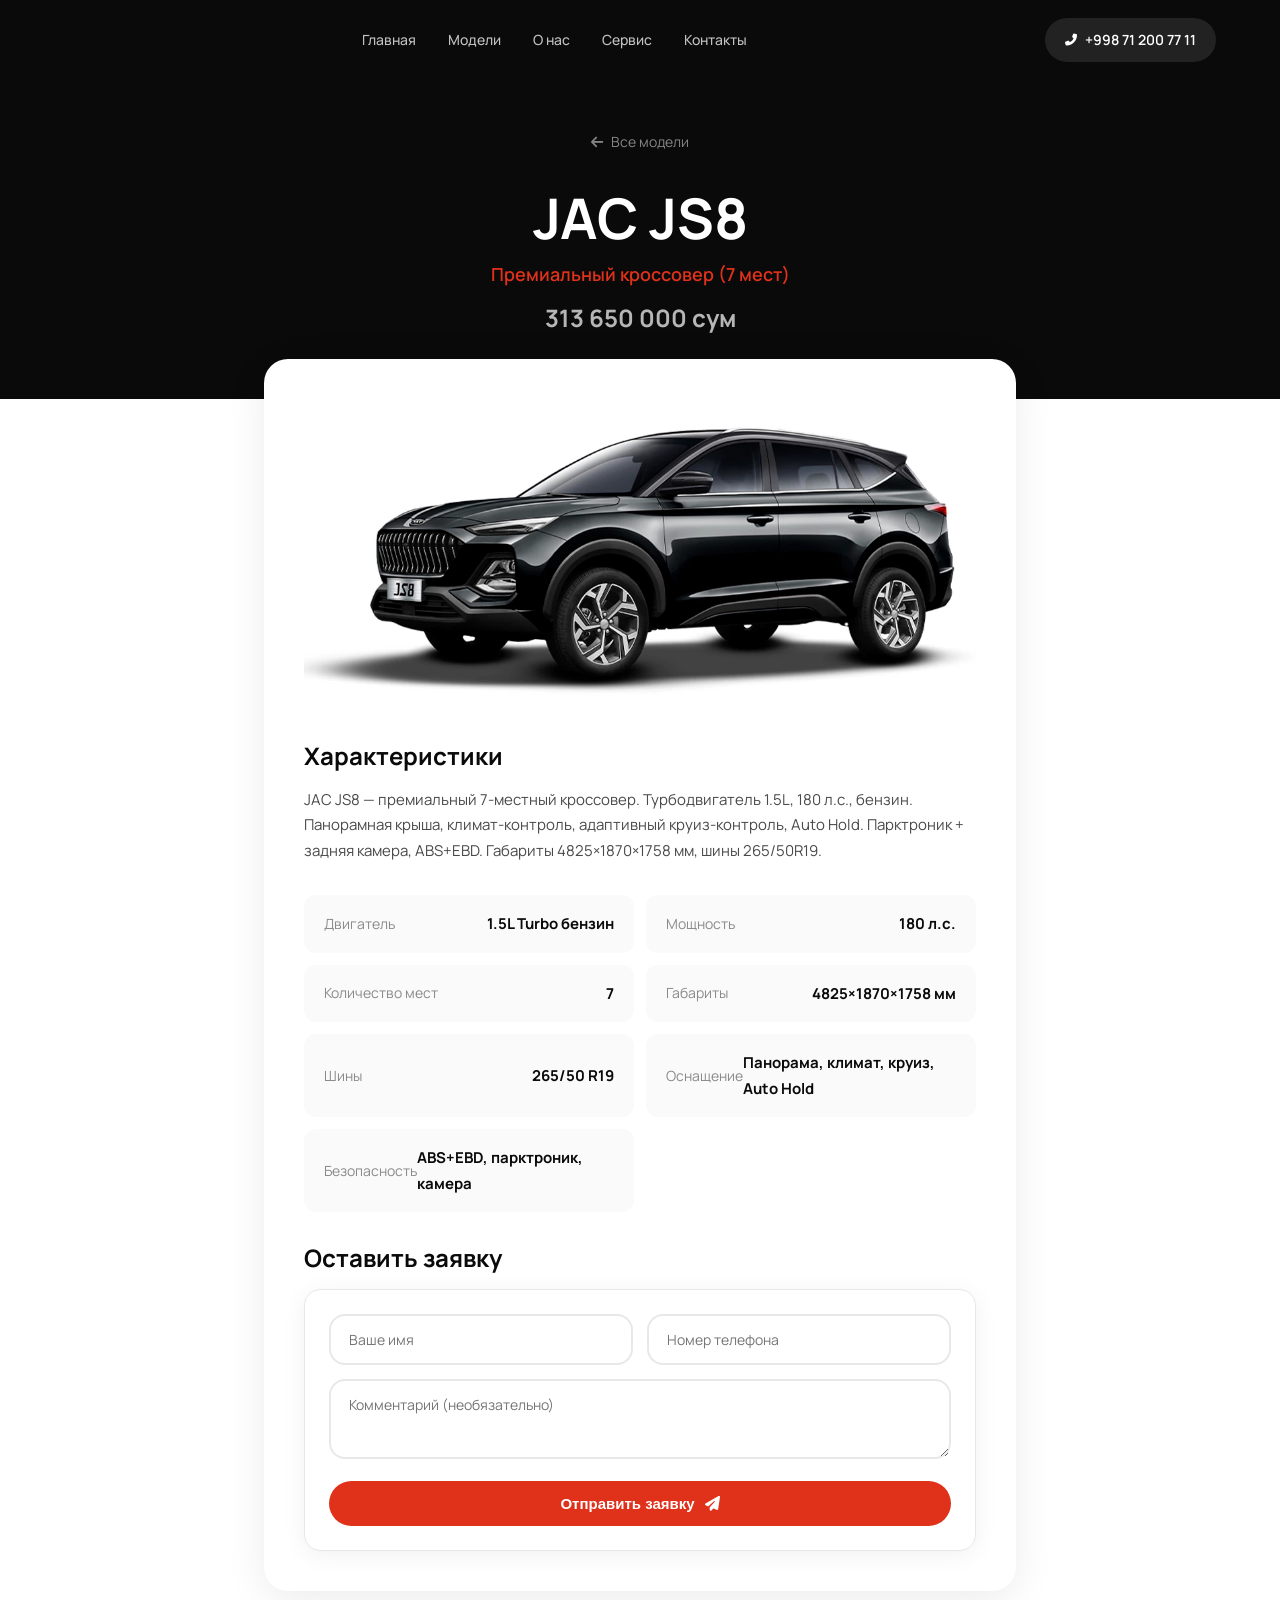
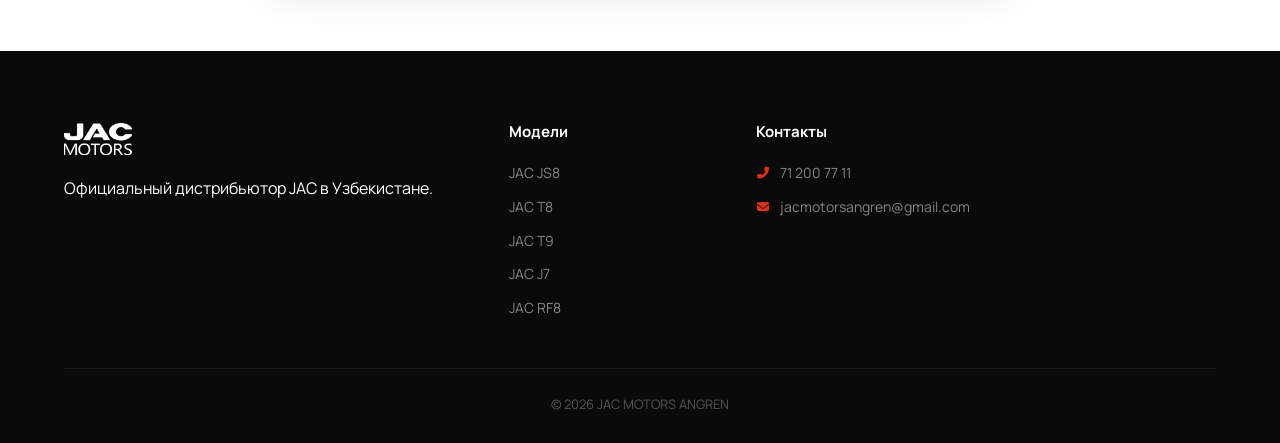
==== commit edb3e845: "Improvements: form select all models, footer full list, favicon on car.html, filter categories fixed" ====
--- a/car.html
+++ b/car.html
@@ -4,6 +4,7 @@
     <meta charset="UTF-8">
     <meta name="viewport" content="width=device-width, initial-scale=1.0">
     <title>JAC MOTORS ANGREN</title>
+    <link rel="icon" href="jac-motors-logo.png" sizes="32x32"><link rel="apple-touch-icon" href="jac-motors-logo.png">
     <link href="https://fonts.googleapis.com/css2?family=Manrope:wght@400;500;600;700;800&display=swap" rel="stylesheet">
     <link href="https://cdnjs.cloudflare.com/ajax/libs/font-awesome/6.5.1/css/all.min.css" rel="stylesheet">
     <link rel="stylesheet" href="css/style.css">
@@ -26,8 +27,8 @@
         <li><a href="index.html#about" class="nav-link"><i class="fas fa-building"></i> О нас</a></li>
         <li><a href="index.html#services" class="nav-link"><i class="fas fa-tools"></i> Сервис</a></li>
         <li><a href="index.html#contact" class="nav-link"><i class="fas fa-envelope"></i> Контакты</a></li>
-    </ul></div><div class="nav-footer"><a href="tel:+998712007711" class="nav-phone-btn"><i class="fas fa-phone-alt"></i> 71 200 77 11</a><div class="nav-socials"><a href="https://t.me/JACautouz" target="_blank"><i class="fab fa-telegram-plane"></i></a><a href="https://www.instagram.com/jacauto.uz/" target="_blank"><i class="fab fa-instagram"></i></a><a href="mailto:jacmotorsangren@gmail.com"><i class="fas fa-envelope"></i></a></div></div></nav>
-    <div class="header-right"><a href="tel:+998712007711" class="header-phone"><i class="fas fa-phone-alt"></i> 71 200 77 11</a><button type="button" class="hamburger" id="hamburger" aria-label="Меню"></button></div>
+    </ul></div><div class="nav-footer"><a href="tel:+998712007711" class="nav-phone-btn"><i class="fas fa-phone-alt"></i> 71 200 77 11</a><div class="nav-socials"><a href="https://t.me/JacMotors_Angren" target="_blank"><i class="fab fa-telegram-plane"></i></a><a href="https://www.instagram.com/jacmotors_angren/" target="_blank"><i class="fab fa-instagram"></i></a><a href="mailto:jacmotorsangren@gmail.com"><i class="fas fa-envelope"></i></a></div></div></nav>
+    <div class="header-right"><a href="tel:+998712007711" class="header-phone"><i class="fas fa-phone-alt"></i> +998 71 200 77 11</a><button type="button" class="hamburger" id="hamburger" aria-label="Меню"></button></div>
 </div></header>
 
 <section class="car-page"><div class="cp-hero">
@@ -71,11 +72,11 @@
     x200b: {name:"JAC X200 Бортовой", tag:"Коммерческий",   price:"231 840 000 сум", icon:"fa-truck", desc:"JAC X200 Бортовой — надёжный коммерческий автомобиль для перевозки грузов. Бензиновый двигатель 2.0L, 147 л.с., Евро-5, грузоподъёмность 1 845 кг, кузов 3100×1650×355 мм. Гарантия 3 года или 100 000 км.", specs:[["Двигатель","2.0L бензин"],["Мощность","147 л.с."],["Эко класс","Евро-5"],["Снаряж. масса","1 645 кг"],["Грузоподъёмность","1 845 кг"],["Топливный бак","65 л"],["Кузов (Д×Ш×В)","3100×1650×355 мм"]]},
     x200t: {name:"JAC X200 Тентовка", tag:"Коммерческий",   price:"238 560 000 сум", icon:"fa-truck", desc:"JAC X200 Тентовка — универсальный коммерческий автомобиль с тентованным кузовом. Бензиновый двигатель 2.0L, 147 л.с., Евро-5, грузоподъёмность 1 775 кг. Гарантия 3 года или 100 000 км.", specs:[["Двигатель","2.0L бензин"],["Мощность","147 л.с."],["Эко класс","Евро-5"],["Снаряж. масса","1 725 кг"],["Грузоподъёмность","1 775 кг"],["Топливный бак","65 л"],["Количество мест","3"]]},
     x200p: {name:"JAC X200 Промтоварный",tag:"Коммерческий",price:"258 720 000 сум", icon:"fa-truck", desc:"JAC X200 Промтоварный — вместительный фургон для перевозки промтоваров. Бензиновый двигатель 2.0L, 147 л.с., Евро-5, кузов 3220×1760×1760 мм, грузоподъёмность 1 720 кг. Кондиционер, гидроусилитель. Гарантия 3 года или 100 000 км.", specs:[["Двигатель","2.0L бензин"],["Мощность","147 л.с."],["Эко класс","Евро-5"],["Снаряж. масса","1 780 кг"],["Грузоподъёмность","1 720 кг"],["Кузов (Д×Ш×В)","3220×1760×1760 мм"],["Оснащение","Кондиционер, ГУР"]]},
-    m3:    {name:"JAC M3 Van",tag:"Фургон (2 места)",        price:"199 080 000 сум", icon:"fa-truck", desc:"JAC M3 Van — коммерческий фургон. Бензиновый двигатель 1.8VVT, 133 л.с. (98 кВт), МКПП-5. 2 места. Габариты 5115×1765×1900 мм. Гарантия 3 года или 100 000 км.", specs:[["Двигатель","1.8VVT бензин"],["Мощность","133 л.с. (98 кВт)"],["Эко класс","Евро-5"],["Коробка передач","5-ст. МКПП"],["Количество мест","2"],["Снаряж. масса","1 378 кг"],["Габариты","5115×1765×1900 мм"],["Топливный бак","55 л"],["Гарантия","3 года / 100 000 км"]]},
-    m3l:   {name:"JAC M3 Luxe",tag:"Микроавтобус (9 мест)",  price:"215 460 000 сум", icon:"fa-truck", desc:"JAC M3 Luxe — 9-местный пассажирский микроавтобус. Бензиновый двигатель 1.8VVT, 133 л.с. (98 кВт), МКПП-5. Компоновка сидений 2+2+2+3. Кондиционер. Гарантия 3 года или 100 000 км.", specs:[["Двигатель","1.8VVT бензин"],["Мощность","133 л.с. (98 кВт)"],["Эко класс","Евро-5"],["Коробка передач","5-ст. МКПП"],["Количество мест","9 (2+2+2+3)"],["Снаряж. масса","1 700 кг"],["Габариты","5115×1765×1900 мм"],["Топливный бак","55 л"],["Гарантия","3 года / 100 000 км"]]},
-    m4:    {name:"JAC M4 REFINE",tag:"Минивэн (9 мест)",     price:"243 180 000 сум", icon:"fa-truck", desc:"JAC M4 REFINE — комфортабельный 9-местный минивэн. Двигатель 2.0L, 136 л.с., МКПП-5, задний привод. Расход топлива 9 л/100км. Клиренс 170 мм. Гарантия 3 года или 100 000 км.", specs:[["Двигатель","2.0L бензин"],["Мощность","136 л.с."],["Коробка передач","5-ст. МКПП"],["Привод","Задний"],["Количество мест","9"],["Расход топлива","9 л/100км"],["Клиренс","170 мм"],["Объём багажника","600 л"],["Гарантия","3 года / 100 000 км"]]},
-    sunrayv:{name:"SUNRAY Van",tag:"Фургон (3 места)",        price:"365 400 000 сум", icon:"fa-truck", desc:"SUNRAY Van — коммерческий фургон. Бензиновый турбодвигатель 2.0L, 190 л.с. (140 кВт), МКПП-6. 3 места. Габариты 5990×2098×2675 мм. Гарантия 3 года или 100 000 км.", specs:[["Двигатель","2.0L Turbo бензин"],["Мощность","190 л.с. (140 кВт)"],["Эко класс","Евро-5"],["Коробка передач","6-ст. МКПП"],["Количество мест","3"],["Снаряж. масса","1 700 кг"],["Габариты","5990×2098×2675 мм"],["Топливный бак","80 л"],["Гарантия","3 года / 100 000 км"]]},
-    sunrayb:{name:"SUNRAY Bus",tag:"Микроавтобус (16 мест)",  price:"403 200 000 сум", icon:"fa-truck", desc:"SUNRAY Bus — 16-местный микроавтобус. Бензиновый турбодвигатель 2.0L, 190 л.с. (140 кВт), 280 Нм, МКПП-6. Кондиционер. Габариты 5990×2098×2675 мм. Гарантия 3 года или 100 000 км.", specs:[["Двигатель","2.0L Turbo бензин"],["Мощность","190 л.с. (140 кВт)"],["Крутящий момент","280 Нм"],["Коробка передач","6-ст. МКПП"],["Габариты (Д×Ш×В)","5990×2098×2675 мм"],["Колёсная база","3570 мм"],["Количество мест","16"],["Снаряж. масса","2 800 кг"],["Полная масса","4 000 кг"],["Шины","185/75R16"],["Кондиционер","●"],["Гарантия","3 года / 100 000 км"]]}
+    m3:    {name:"JAC M3 Van",tag:"Фургон (2 места)",        price:"209 034 000 сум", icon:"fa-truck", desc:"JAC M3 Van — коммерческий фургон. Бензиновый двигатель 1.8VVT, 133 л.с. (98 кВт), МКПП-5. 2 места. Габариты 5115×1765×1900 мм. Гарантия 3 года или 100 000 км.", specs:[["Двигатель","1.8VVT бензин"],["Мощность","133 л.с. (98 кВт)"],["Эко класс","Евро-5"],["Коробка передач","5-ст. МКПП"],["Количество мест","2"],["Снаряж. масса","1 378 кг"],["Габариты","5115×1765×1900 мм"],["Топливный бак","55 л"],["Гарантия","3 года / 100 000 км"]]},
+    m3l:   {name:"JAC M3 Luxe",tag:"Микроавтобус (9 мест)",  price:"226 339 000 сум", icon:"fa-truck", desc:"JAC M3 Luxe — 9-местный пассажирский микроавтобус. Бензиновый двигатель 1.8VVT, 133 л.с. (98 кВт), МКПП-5. Компоновка сидений 2+2+2+3. Кондиционер. Гарантия 3 года или 100 000 км.", specs:[["Двигатель","1.8VVT бензин"],["Мощность","133 л.с. (98 кВт)"],["Эко класс","Евро-5"],["Коробка передач","5-ст. МКПП"],["Количество мест","9 (2+2+2+3)"],["Снаряж. масса","1 700 кг"],["Габариты","5115×1765×1900 мм"],["Топливный бак","55 л"],["Гарантия","3 года / 100 000 км"]]},
+    m4:    {name:"JAC M4 REFINE",tag:"Минивэн (9 мест)",     price:"255 339 000 сум", icon:"fa-truck", desc:"JAC M4 REFINE — комфортабельный 9-местный минивэн. Двигатель 2.0L, 136 л.с., МКПП-5, задний привод. Расход топлива 9 л/100км. Клиренс 170 мм. Гарантия 3 года или 100 000 км.", specs:[["Двигатель","2.0L бензин"],["Мощность","136 л.с."],["Коробка передач","5-ст. МКПП"],["Привод","Задний"],["Количество мест","9"],["Расход топлива","9 л/100км"],["Клиренс","170 мм"],["Объём багажника","600 л"],["Гарантия","3 года / 100 000 км"]]},
+    sunrayv:{name:"SUNRAY Van",tag:"Фургон (3 места)",        price:"383 670 000 сум", icon:"fa-truck", desc:"SUNRAY Van — коммерческий фургон. Бензиновый турбодвигатель 2.0L, 190 л.с. (140 кВт), МКПП-6. 3 места. Габариты 5990×2098×2675 мм. Гарантия 3 года или 100 000 км.", specs:[["Двигатель","2.0L Turbo бензин"],["Мощность","190 л.с. (140 кВт)"],["Эко класс","Евро-5"],["Коробка передач","6-ст. МКПП"],["Количество мест","3"],["Снаряж. масса","1 700 кг"],["Габариты","5990×2098×2675 мм"],["Топливный бак","80 л"],["Гарантия","3 года / 100 000 км"]]},
+    sunrayb:{name:"SUNRAY Bus",tag:"Микроавтобус (16 мест)",  price:"416 745 000 сум", icon:"fa-truck", desc:"SUNRAY Bus — 16-местный микроавтобус. Бензиновый турбодвигатель 2.0L, 190 л.с. (140 кВт), 280 Нм, МКПП-6. Кондиционер. Габариты 5990×2098×2675 мм. Гарантия 3 года или 100 000 км.", specs:[["Двигатель","2.0L Turbo бензин"],["Мощность","190 л.с. (140 кВт)"],["Крутящий момент","280 Нм"],["Коробка передач","6-ст. МКПП"],["Габариты (Д×Ш×В)","5990×2098×2675 мм"],["Колёсная база","3570 мм"],["Количество мест","16"],["Снаряж. масса","2 800 кг"],["Полная масса","4 000 кг"],["Шины","185/75R16"],["Кондиционер","●"],["Гарантия","3 года / 100 000 км"]]}
 };
 
 const model = new URLSearchParams(location.search).get('model') || 'js8';
--- a/css/style.css
+++ b/css/style.css
@@ -208,8 +208,8 @@
 .model-card{background:var(--white);border-radius:var(--radius-lg);overflow:hidden;transition:0.4s var(--ease);box-shadow:0 1px 3px rgba(0,0,0,0.04);border:1px solid var(--gray-200);min-width:0;cursor:pointer}
 .model-card:hover{transform:translateY(-8px);box-shadow:var(--shadow-lg);border-color:var(--gray-300)}
 .model-card.hidden-card{display:none}
-.model-img{position:relative;aspect-ratio:16/10;background:var(--gray-900);display:flex;align-items:center;justify-content:center;overflow:hidden}
-.model-img img{width:100%;height:100%;object-fit:cover;transition:0.4s}
+.model-img{position:relative;aspect-ratio:16/10;background:var(--white);display:flex;align-items:center;justify-content:center;overflow:hidden}
+.model-img img{width:100%;height:100%;object-fit:contain;transition:0.4s}
 .model-card:hover .model-img img{transform:scale(1.05)}
 .model-placeholder{font-size:60px;color:rgba(255,255,255,0.1);transition:0.4s}
 .model-card:hover .model-placeholder{transform:scale(1.1)}
@@ -323,9 +323,9 @@
 .cp-spec .spec-label{color:var(--gray-500);font-size:14px}
 .cp-spec .spec-value{font-weight:700;color:var(--primary);font-size:15px}
 .cp-cta{text-align:center}
-.cp-placeholder{width:100%;aspect-ratio:16/9;max-height:420px;background:var(--gray-900);border-radius:16px;display:flex;align-items:center;justify-content:center;margin-bottom:32px}
-.cp-placeholder i{font-size:80px;color:rgba(255,255,255,0.1)}
-.cp-card img[style*="display:block"]{max-height:420px;object-fit:contain;background:var(--gray-900)}
+.cp-placeholder{width:100%;aspect-ratio:16/9;max-height:420px;background:var(--white);border-radius:16px;display:flex;align-items:center;justify-content:center;margin-bottom:32px}
+.cp-placeholder i{font-size:80px;color:var(--gray-200)}
+.cp-card img[style*="display:block"]{max-height:420px;object-fit:contain;background:var(--white)}
 @media(max-width:1024px){
     .cp-hero{padding:100px 20px 50px}
     .cp-hero h1{font-size:clamp(28px,4.5vw,48px)}
@@ -714,3 +714,25 @@
     *,*::before,*::after{animation-duration:0.01ms!important;animation-iteration-count:1!important;transition-duration:0.01ms!important}
     html{scroll-behavior:auto}
 }
+
+/* ==========================================
+   SCROLL TO TOP BUTTON
+   ========================================== */
+.scroll-top{
+    position:fixed;bottom:24px;right:24px;z-index:999;
+    width:48px;height:48px;border-radius:50%;
+    background:var(--accent);color:var(--white);
+    border:none;cursor:pointer;
+    display:flex;align-items:center;justify-content:center;
+    font-size:20px;
+    opacity:0;visibility:hidden;
+    transform:translateY(20px);
+    transition:opacity 0.3s var(--ease), visibility 0.3s, transform 0.3s var(--ease);
+    box-shadow:0 8px 24px rgba(224,49,26,0.3)
+}
+.scroll-top.visible{opacity:1;visibility:visible;transform:translateY(0)}
+.scroll-top:hover{background:var(--accent2);transform:translateY(-3px);box-shadow:0 12px 32px rgba(224,49,26,0.4)}
+.scroll-top:active{transform:scale(0.93)}
+@media(max-width:768px){
+    .scroll-top{bottom:20px;right:16px;width:44px;height:44px;font-size:18px}
+}
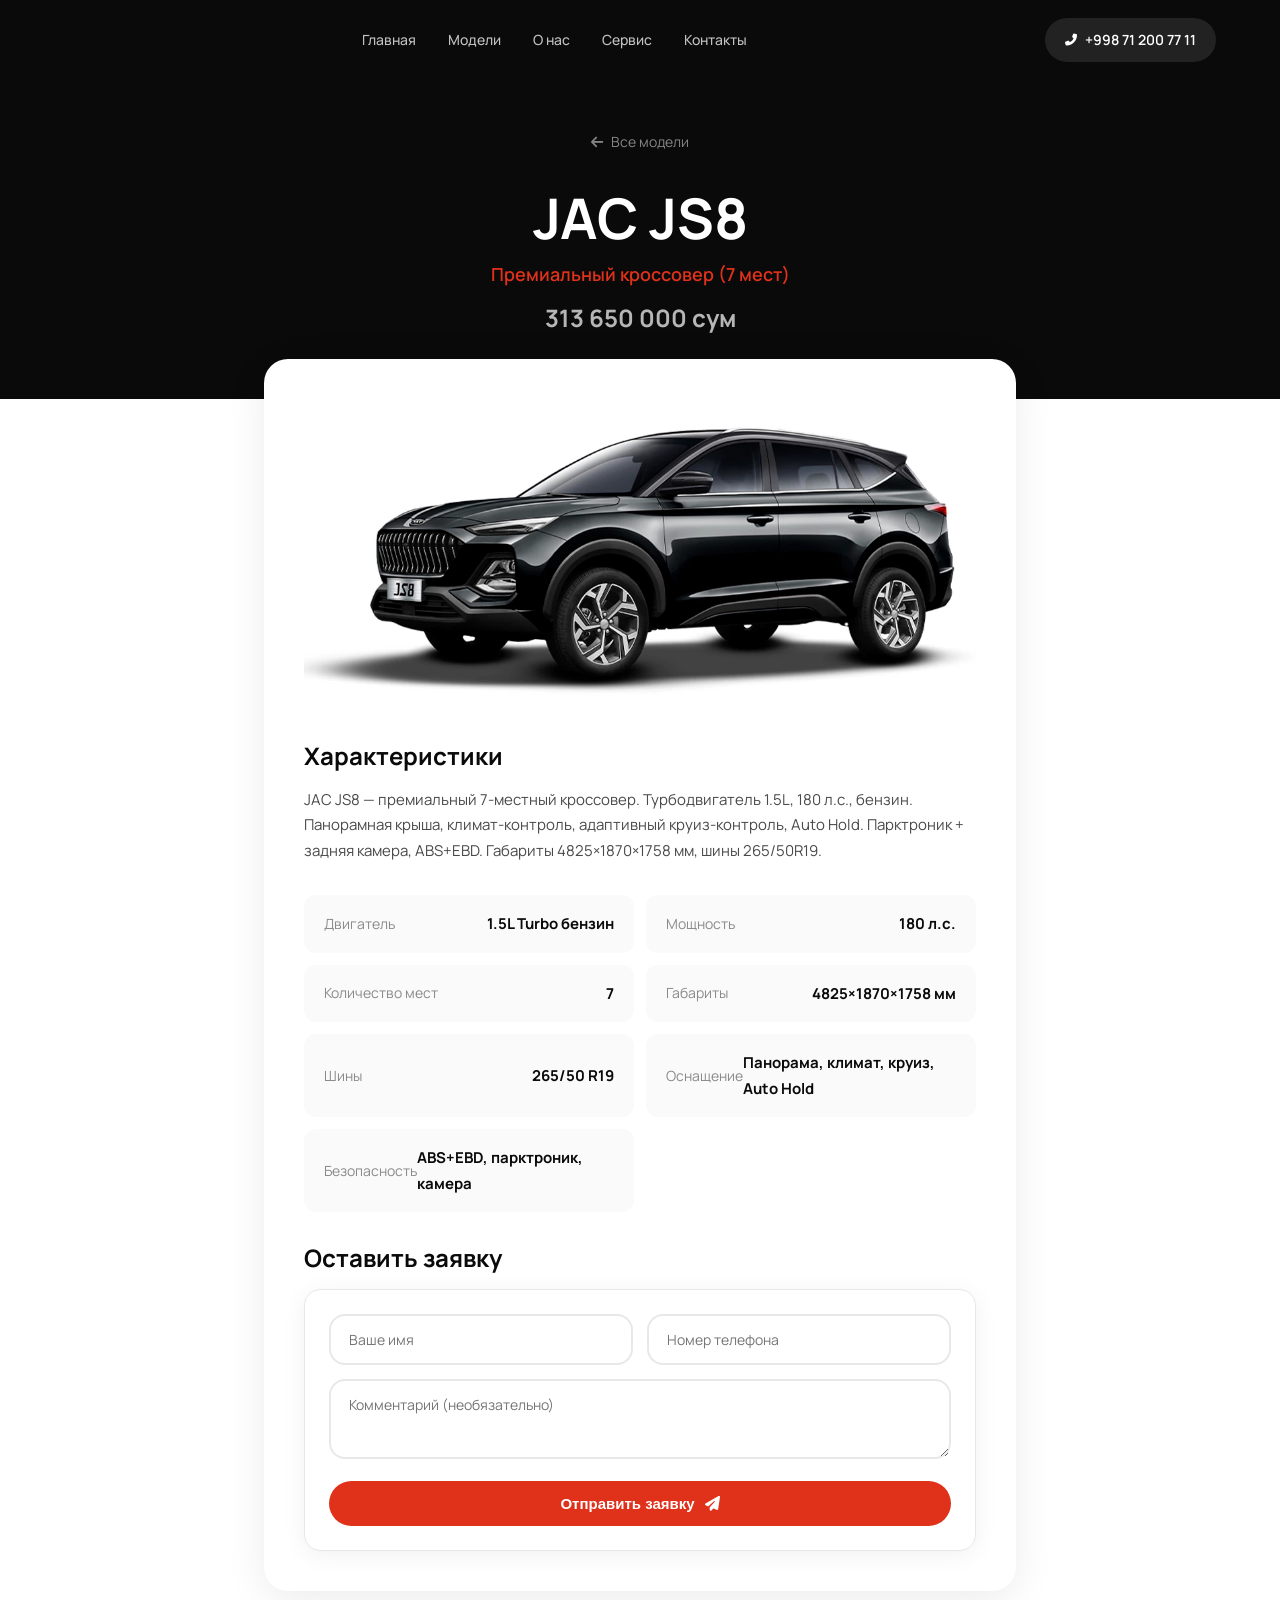
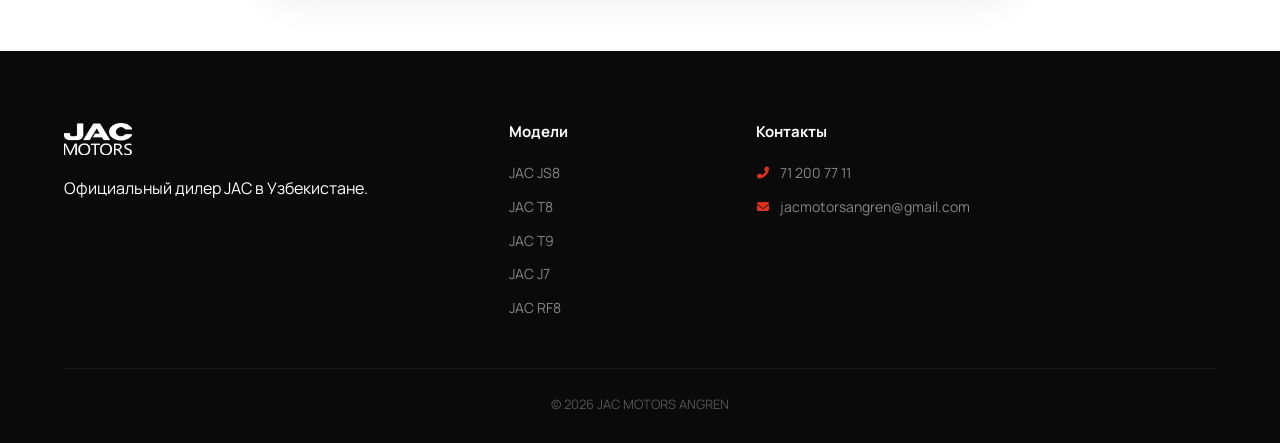
==== commit 8f89fe3d: "Replace 'дистрибьютор' with 'дилер' across pages" ====
--- a/car.html
+++ b/car.html
@@ -53,7 +53,7 @@
 
 <footer class="footer"><div class="container">
     <div class="footer-grid">
-        <div class="footer-col"><img src="logo-nav.webp" alt="JAC" style="height:32px;margin-bottom:12px;filter:brightness(0)invert(1)"><p>Официальный дистрибьютор JAC в Узбекистане.</p></div>
+        <div class="footer-col"><img src="logo-nav.webp" alt="JAC" style="height:32px;margin-bottom:12px;filter:brightness(0)invert(1)"><p>Официальный дилер JAC в Узбекистане.</p></div>
         <div class="footer-col"><h4>Модели</h4><ul><li><a href="car.html?model=js8">JAC JS8</a></li><li><a href="car.html?model=t8">JAC T8</a></li><li><a href="car.html?model=t9">JAC T9</a></li><li><a href="car.html?model=j7">JAC J7</a></li><li><a href="car.html?model=rf8">JAC RF8</a></li></ul></div>
         <div class="footer-col"><h4>Контакты</h4><ul class="footer-contacts"><li><i class="fas fa-phone-alt"></i> 71 200 77 11</li><li><i class="fas fa-envelope"></i> jacmotorsangren@gmail.com</li></ul></div>
     </div>
@@ -73,7 +73,7 @@
     x200t: {name:"JAC X200 Тентовка", tag:"Коммерческий",   price:"238 560 000 сум", icon:"fa-truck", desc:"JAC X200 Тентовка — универсальный коммерческий автомобиль с тентованным кузовом. Бензиновый двигатель 2.0L, 147 л.с., Евро-5, грузоподъёмность 1 775 кг. Гарантия 3 года или 100 000 км.", specs:[["Двигатель","2.0L бензин"],["Мощность","147 л.с."],["Эко класс","Евро-5"],["Снаряж. масса","1 725 кг"],["Грузоподъёмность","1 775 кг"],["Топливный бак","65 л"],["Количество мест","3"]]},
     x200p: {name:"JAC X200 Промтоварный",tag:"Коммерческий",price:"258 720 000 сум", icon:"fa-truck", desc:"JAC X200 Промтоварный — вместительный фургон для перевозки промтоваров. Бензиновый двигатель 2.0L, 147 л.с., Евро-5, кузов 3220×1760×1760 мм, грузоподъёмность 1 720 кг. Кондиционер, гидроусилитель. Гарантия 3 года или 100 000 км.", specs:[["Двигатель","2.0L бензин"],["Мощность","147 л.с."],["Эко класс","Евро-5"],["Снаряж. масса","1 780 кг"],["Грузоподъёмность","1 720 кг"],["Кузов (Д×Ш×В)","3220×1760×1760 мм"],["Оснащение","Кондиционер, ГУР"]]},
     m3:    {name:"JAC M3 Van",tag:"Фургон (2 места)",        price:"209 034 000 сум", icon:"fa-truck", desc:"JAC M3 Van — коммерческий фургон. Бензиновый двигатель 1.8VVT, 133 л.с. (98 кВт), МКПП-5. 2 места. Габариты 5115×1765×1900 мм. Гарантия 3 года или 100 000 км.", specs:[["Двигатель","1.8VVT бензин"],["Мощность","133 л.с. (98 кВт)"],["Эко класс","Евро-5"],["Коробка передач","5-ст. МКПП"],["Количество мест","2"],["Снаряж. масса","1 378 кг"],["Габариты","5115×1765×1900 мм"],["Топливный бак","55 л"],["Гарантия","3 года / 100 000 км"]]},
-    m3l:   {name:"JAC M3 Luxe",tag:"Микроавтобус (9 мест)",  price:"226 339 000 сум", icon:"fa-truck", desc:"JAC M3 Luxe — 9-местный пассажирский микроавтобус. Бензиновый двигатель 1.8VVT, 133 л.с. (98 кВт), МКПП-5. Компоновка сидений 2+2+2+3. Кондиционер. Гарантия 3 года или 100 000 км.", specs:[["Двигатель","1.8VVT бензин"],["Мощность","133 л.с. (98 кВт)"],["Эко класс","Евро-5"],["Коробка передач","5-ст. МКПП"],["Количество мест","9 (2+2+2+3)"],["Снаряж. масса","1 700 кг"],["Габариты","5115×1765×1900 мм"],["Топливный бак","55 л"],["Гарантия","3 года / 100 000 км"]]},
+    m3l:   {name:"JAC M3 PLUS",tag:"Микроавтобус (9 мест)",  price:"226 339 000 сум", icon:"fa-truck", desc:"JAC M3 PLUS — 9-местный пассажирский микроавтобус. Бензиновый двигатель 1.8VVT, 133 л.с. (98 кВт), МКПП-5. Компоновка сидений 2+2+2+3. Кондиционер. Гарантия 3 года или 100 000 км.", specs:[["Двигатель","1.8VVT бензин"],["Мощность","133 л.с. (98 кВт)"],["Эко класс","Евро-5"],["Коробка передач","5-ст. МКПП"],["Количество мест","9 (2+2+2+3)"],["Снаряж. масса","1 700 кг"],["Габариты","5115×1765×1900 мм"],["Топливный бак","55 л"],["Гарантия","3 года / 100 000 км"]]},
     m4:    {name:"JAC M4 REFINE",tag:"Минивэн (9 мест)",     price:"255 339 000 сум", icon:"fa-truck", desc:"JAC M4 REFINE — комфортабельный 9-местный минивэн. Двигатель 2.0L, 136 л.с., МКПП-5, задний привод. Расход топлива 9 л/100км. Клиренс 170 мм. Гарантия 3 года или 100 000 км.", specs:[["Двигатель","2.0L бензин"],["Мощность","136 л.с."],["Коробка передач","5-ст. МКПП"],["Привод","Задний"],["Количество мест","9"],["Расход топлива","9 л/100км"],["Клиренс","170 мм"],["Объём багажника","600 л"],["Гарантия","3 года / 100 000 км"]]},
     sunrayv:{name:"SUNRAY Van",tag:"Фургон (3 места)",        price:"383 670 000 сум", icon:"fa-truck", desc:"SUNRAY Van — коммерческий фургон. Бензиновый турбодвигатель 2.0L, 190 л.с. (140 кВт), МКПП-6. 3 места. Габариты 5990×2098×2675 мм. Гарантия 3 года или 100 000 км.", specs:[["Двигатель","2.0L Turbo бензин"],["Мощность","190 л.с. (140 кВт)"],["Эко класс","Евро-5"],["Коробка передач","6-ст. МКПП"],["Количество мест","3"],["Снаряж. масса","1 700 кг"],["Габариты","5990×2098×2675 мм"],["Топливный бак","80 л"],["Гарантия","3 года / 100 000 км"]]},
     sunrayb:{name:"SUNRAY Bus",tag:"Микроавтобус (16 мест)",  price:"416 745 000 сум", icon:"fa-truck", desc:"SUNRAY Bus — 16-местный микроавтобус. Бензиновый турбодвигатель 2.0L, 190 л.с. (140 кВт), 280 Нм, МКПП-6. Кондиционер. Габариты 5990×2098×2675 мм. Гарантия 3 года или 100 000 км.", specs:[["Двигатель","2.0L Turbo бензин"],["Мощность","190 л.с. (140 кВт)"],["Крутящий момент","280 Нм"],["Коробка передач","6-ст. МКПП"],["Габариты (Д×Ш×В)","5990×2098×2675 мм"],["Колёсная база","3570 мм"],["Количество мест","16"],["Снаряж. масса","2 800 кг"],["Полная масса","4 000 кг"],["Шины","185/75R16"],["Кондиционер","●"],["Гарантия","3 года / 100 000 км"]]}
--- a/css/style.css
+++ b/css/style.css
@@ -24,6 +24,8 @@
 }
 
 *,*::before,*::after{margin:0;padding:0;box-sizing:border-box}
+*{-webkit-tap-highlight-color:transparent}
+html{-webkit-text-size-adjust:100%}
 html{scroll-behavior:smooth;-webkit-font-smoothing:antialiased;overflow-x:hidden;width:100%}
 body{font-family:var(--font);font-size:16px;line-height:1.7;color:var(--gray-700);background:var(--white);overflow-x:hidden;width:100%;max-width:100vw;position:relative}
 img{max-width:100%}
@@ -224,12 +226,13 @@
 /* About */
 .about{padding:100px 0;background:var(--white)}
 .about-grid{display:grid;grid-template-columns:1fr 1fr;gap:64px;align-items:center}
-.about-visual{display:flex;flex-direction:column;gap:16px}
-.about-card{background:var(--gray-50);border-radius:var(--radius);padding:24px 28px;display:flex;gap:16px;align-items:flex-start;transition:0.3s;border:1px solid var(--gray-200)}
-.about-card:hover{background:var(--white);border-color:var(--gray-300);box-shadow:var(--shadow);transform:translateX(8px)}
-.about-card-icon{width:48px;height:48px;min-width:48px;display:flex;align-items:center;justify-content:center;background:var(--accent);color:var(--white);border-radius:8px;font-size:18px}
-.about-card h3{font-size:16px;font-weight:700;margin-bottom:4px}
-.about-card p{color:var(--gray-500);font-size:13px;line-height:1.5}
+.about-visual{display:flex;flex-direction:column;gap:14px}
+.about-card{position:relative;display:flex;align-items:center;gap:18px;padding:22px 24px;border-radius:20px;background:var(--white);border:1px solid var(--gray-200);box-shadow:0 10px 30px -12px rgba(10,10,10,0.08);transition:box-shadow 0.35s var(--ease)}
+.about-card::after{content:'';position:absolute;inset:0;border-radius:20px;padding:1px;background:linear-gradient(135deg,rgba(224,49,26,0.25),transparent 40%,transparent 70%,rgba(10,10,10,0.06));-webkit-mask:linear-gradient(#fff 0 0) content-box,linear-gradient(#fff 0 0);-webkit-mask-composite:xor;mask-composite:exclude;pointer-events:none}
+.about-card-icon{width:52px;height:52px;min-width:52px;display:flex;align-items:center;justify-content:center;background:var(--gray-100);color:var(--accent);border-radius:14px;font-size:20px;border:1px solid var(--gray-200)}
+.about-card h3{font-size:16px;font-weight:700;margin-bottom:2px;color:var(--primary);letter-spacing:-0.2px}
+.about-card p{color:var(--gray-500);font-size:13.5px;line-height:1.5}
+.about-card-num{position:absolute;top:14px;right:18px;font-size:32px;font-weight:800;line-height:1;color:var(--gray-100);letter-spacing:-1px;pointer-events:none}
 .about-text>p{color:var(--gray-500);font-size:15px;line-height:1.7;margin-bottom:16px}
 .about-features{display:flex;flex-direction:column;gap:12px;margin:24px 0}
 .about-check{display:flex;align-items:center;gap:10px;color:var(--gray-700);font-size:14px;font-weight:500}
@@ -237,15 +240,13 @@
 
 /* Services */
 .services{padding:100px 0;background:var(--white)}
-.services-grid{display:grid;grid-template-columns:repeat(3,1fr);gap:24px}
-.service-card{background:var(--white);border-radius:var(--radius-lg);padding:36px 28px;transition:0.4s var(--ease);border:1px solid var(--gray-200);position:relative;overflow:hidden}
-.service-card::before{content:'';position:absolute;top:0;left:0;right:0;height:3px;background:var(--accent);transform:scaleX(0);transform-origin:left;transition:0.4s var(--ease)}
-.service-card:hover{transform:translateY(-6px);box-shadow:var(--shadow-lg);border-color:var(--accent);border-width:1px}
-.service-card:hover::before{transform:scaleX(1)}
-.service-icon-wrap{width:56px;height:56px;display:flex;align-items:center;justify-content:center;background:rgba(224,49,26,0.06);border-radius:var(--radius);color:var(--accent);font-size:22px;margin-bottom:20px;transition:0.3s}
-.service-card:hover .service-icon-wrap{background:var(--accent);color:var(--white);transform:scale(1.05)}
-.service-card h3{font-size:18px;font-weight:700;margin-bottom:10px}
-.service-card p{color:var(--gray-500);font-size:14px;line-height:1.7}
+.services-grid{display:grid;grid-template-columns:repeat(3,1fr);gap:20px}
+.service-card{position:relative;background:var(--white);border-radius:22px;padding:32px 26px 28px;border:1px solid var(--gray-200);box-shadow:0 10px 30px -12px rgba(10,10,10,0.07);transition:box-shadow 0.35s var(--ease)}
+.service-card::after{content:'';position:absolute;inset:0;border-radius:22px;padding:1px;background:linear-gradient(135deg,rgba(224,49,26,0.22),transparent 35%,transparent 75%,rgba(10,10,10,0.05));-webkit-mask:linear-gradient(#fff 0 0) content-box,linear-gradient(#fff 0 0);-webkit-mask-composite:xor;mask-composite:exclude;pointer-events:none}
+.service-icon-wrap{width:54px;height:54px;display:flex;align-items:center;justify-content:center;background:var(--gray-100);color:var(--accent);border-radius:15px;font-size:22px;margin-bottom:20px;border:1px solid var(--gray-200)}
+.service-card h3{font-size:18px;font-weight:700;margin-bottom:8px;color:var(--primary);letter-spacing:-0.2px}
+.service-card p{color:var(--gray-500);font-size:14px;line-height:1.65}
+.service-tag{display:inline-block;margin-top:16px;font-size:11px;font-weight:700;text-transform:uppercase;letter-spacing:1.2px;color:var(--gray-500);opacity:0.7}
 
 /* CTA Banner */
 .cta-banner{padding:0 0 100px}
@@ -702,7 +703,7 @@
     .model-card:hover{transform:none;box-shadow:0 1px 3px rgba(0,0,0,0.04)}
     .model-card:active{transform:scale(0.98)}
     .service-card:hover{transform:none}
-    .service-card:active{transform:scale(0.98)}
+    .service-card:active{transform:none}
     .btn:hover{transform:none}
     .btn:active{transform:scale(0.96)}
 }
